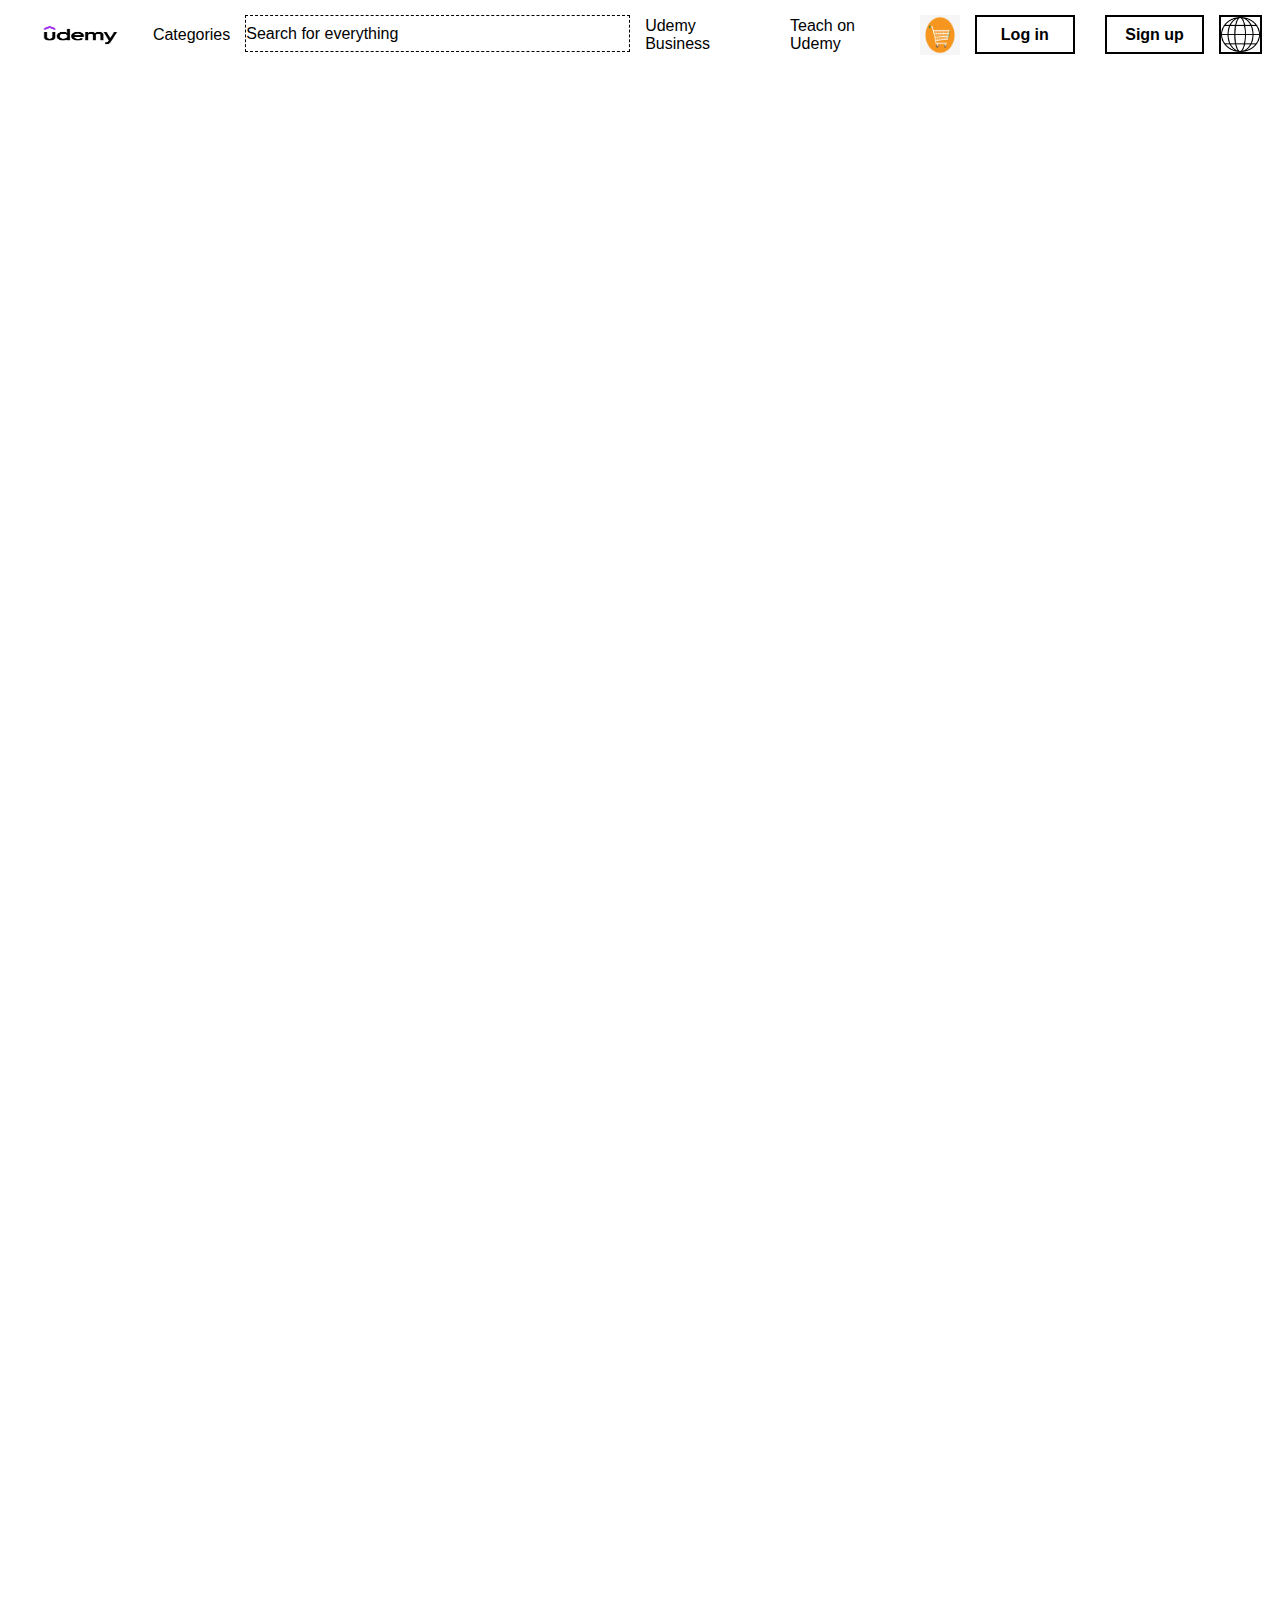
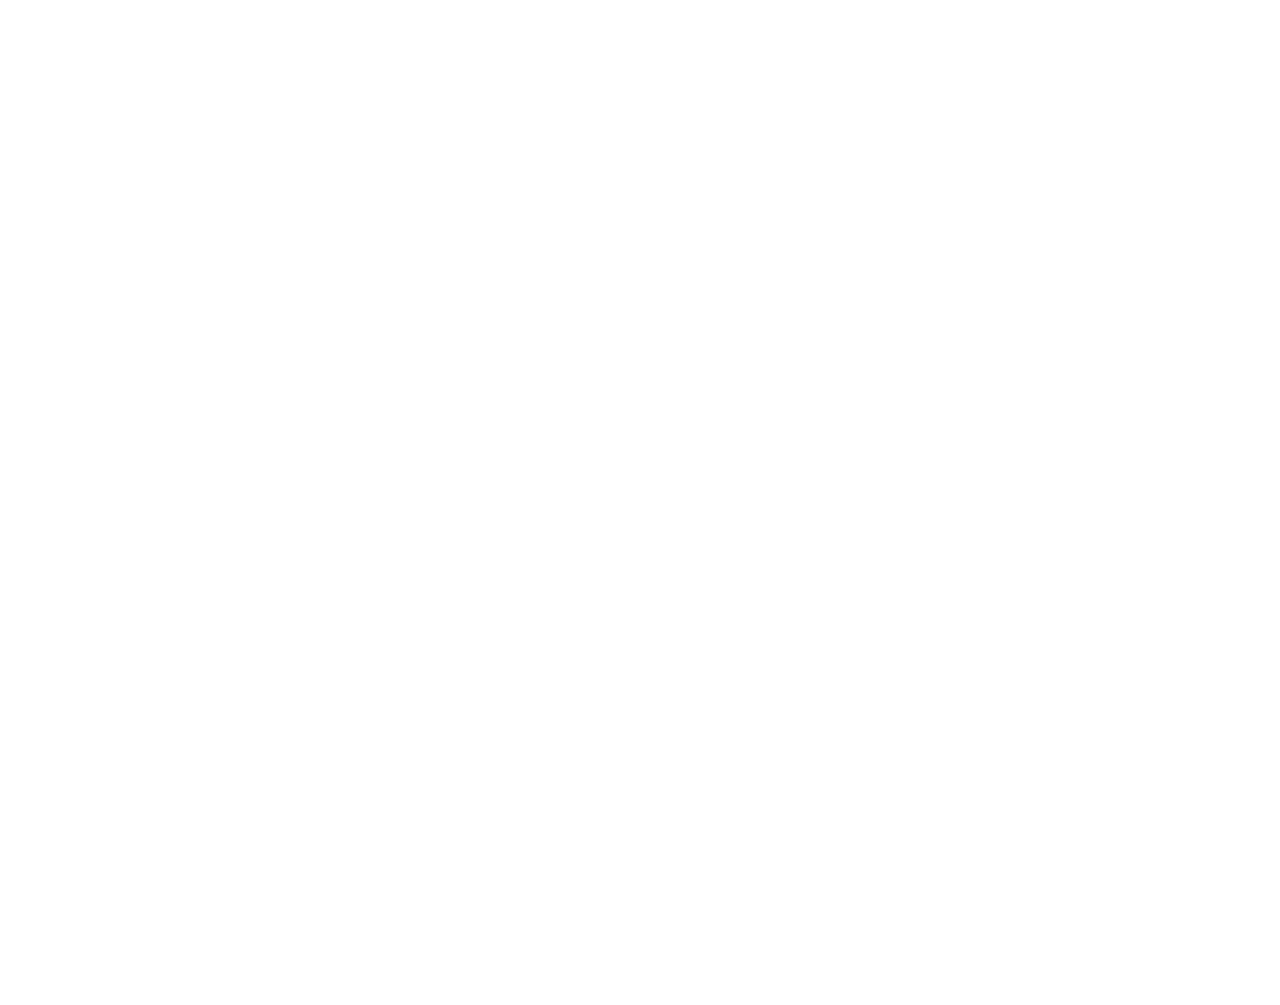
==== Front End Training/Project 1: Udemy Home Page/index.html @ 1bd6a319 "Finish header section" ====
<!DOCTYPE html>
<html lang="en">
  <head>
    <meta charset="UTF-8" />
    <meta http-equiv="X-UA-Compatible" content="IE=edge" />
    <meta name="viewport" content="width=device-width, initial-scale=1.0" />
    <link rel="stylesheet" href="style.css" />
    <title>Udemy Home Page</title>
  </head>
  <body>
    <div class="container">
      <div class="box header">
        <img src="header/udmey.png" alt="udemy logo" class="headPhoto ud">
        <div class="boxHd">Categories</div>
        <div class="search">Search for everything</div>
        <div class="boxHd">Udemy Business</div>
        <div class="boxHd">Teach on Udemy</div>
        <img src="header/shopping.png" alt="your shopping cart" class="headPhoto">
        <div class="boxHd log">Log in</div>
        <div class="boxHd log">Sign up</div>
        <img src="header/world.png" alt="Choose your language" class="headPhoto sq">

        
      </div>
      <div class="box new"></div>
      <div class="box selection"></div>
      <div class="box benefits"></div>
      <div class="box view"></div>
      <div class="box category"></div>
      <div class="box topics"></div>
      <div class="box instrctor"></div>
      <div class="box trusted"></div>
      <div class="box businees"></div>
      <div class="box transform"></div>
      <div class="box footer"></div>
    </div>
  </body>
</html>
---- Front End Training/Project 1: Udemy Home Page/style.css ----
.container {
  font-family: "Courier New", Courier, monospace;
  width: 100%;
  justify-content: center;
}

.box {
  width: 98%;
  height: 200px;
  /* background: yellow; */
  margin: 10px;
  padding: 10px;
}

.header {
  /* background-color: cyan; */
  height: 45px;
  display: flex;
  font-family: udemy sans, sf pro text, -apple-system, BlinkMacSystemFont,
    Roboto, segoe ui, Helvetica, Arial, sans-serif, apple color emoji,
    segoe ui emoji, segoe ui symbol;
  font-weight: 400;
  padding: 5px;
}

.headPhoto {
  height: 40px;
  width: 40px;
}
.ud {
    width: 120px;
}

.boxHd {
    margin-right: 15px;
    margin-left: 15px;
    height: 40px;
    display: flex;
    align-items: center;
    justify-content: center;
    font-weight: 80;
}

.sq {
    border: 2px solid black;
    height: 35px;
}
.log {
  font-weight: bold;
  border: 2px solid black;
  height: 35px;
  width: 100px;
}

.search {
  width: 400px;
  height: 35px;
  display: flex;
  align-items: center;
  border: 0.5px dashed black;
}
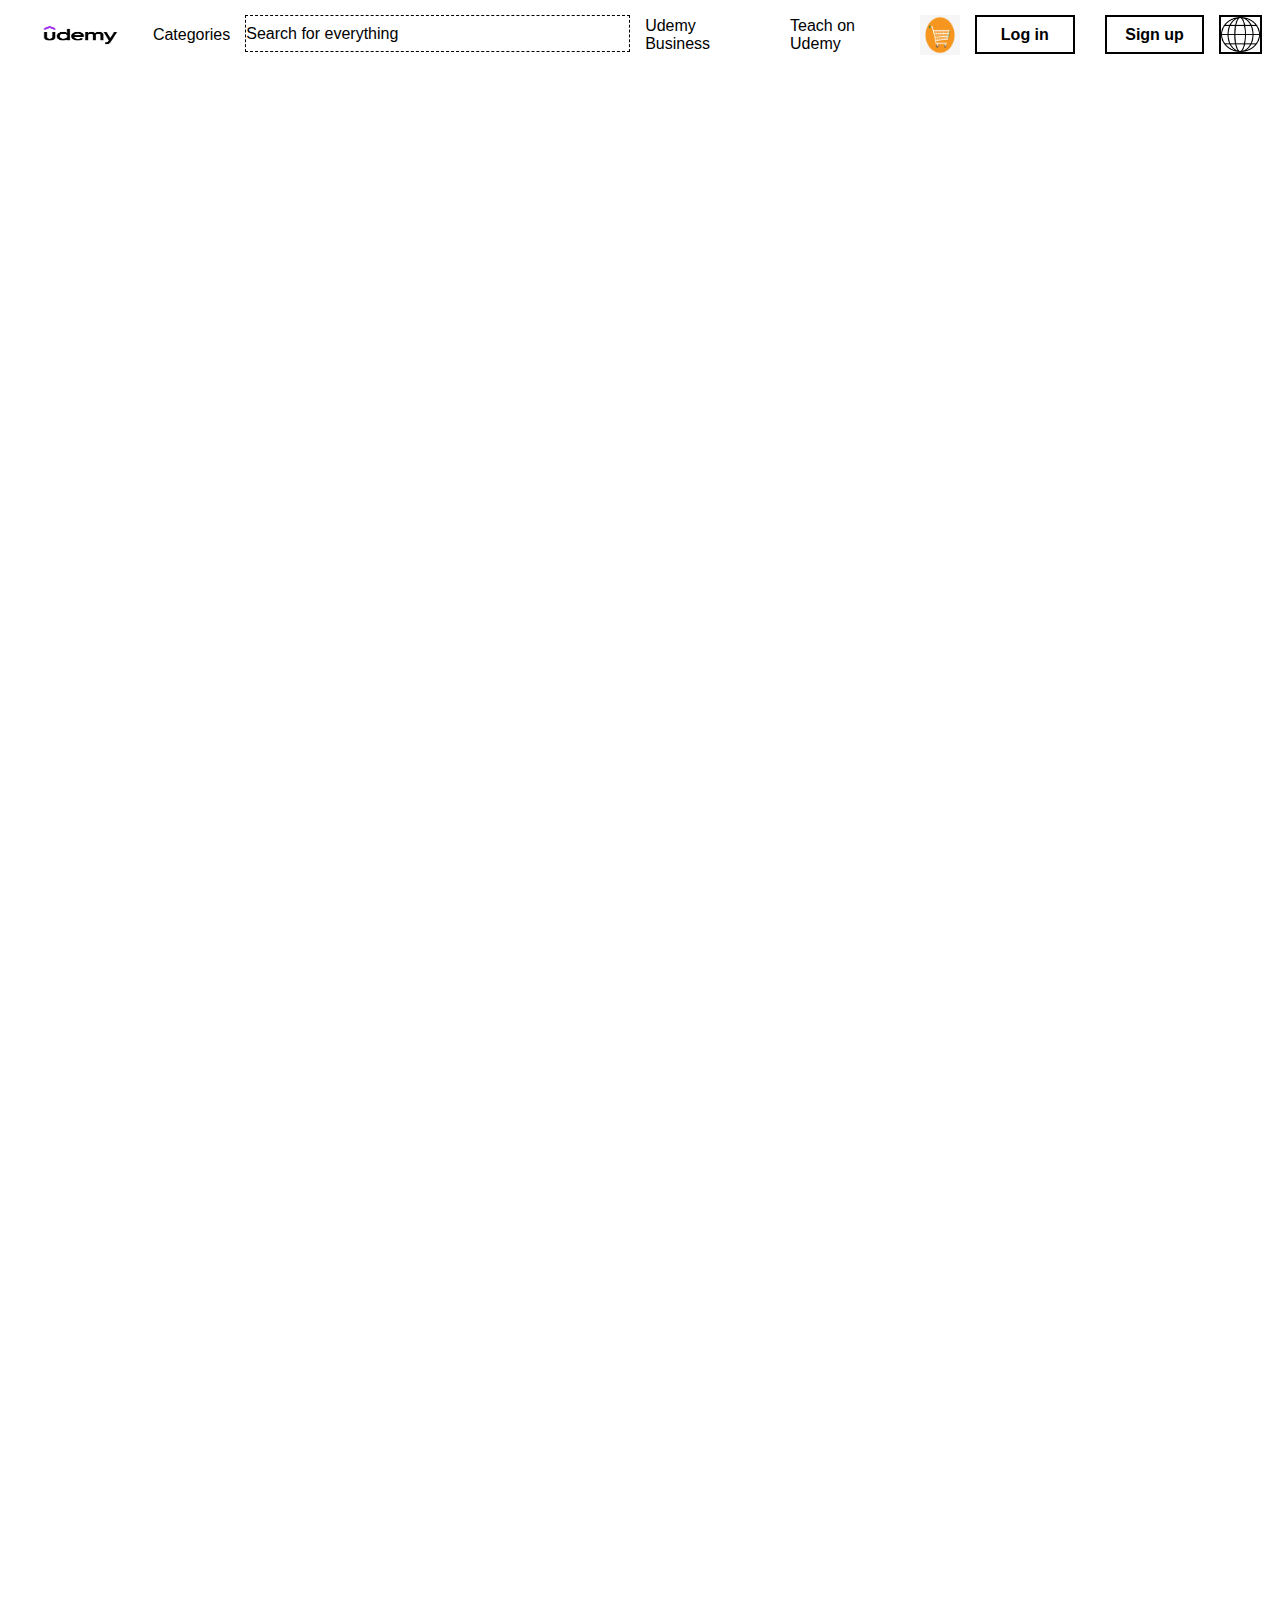
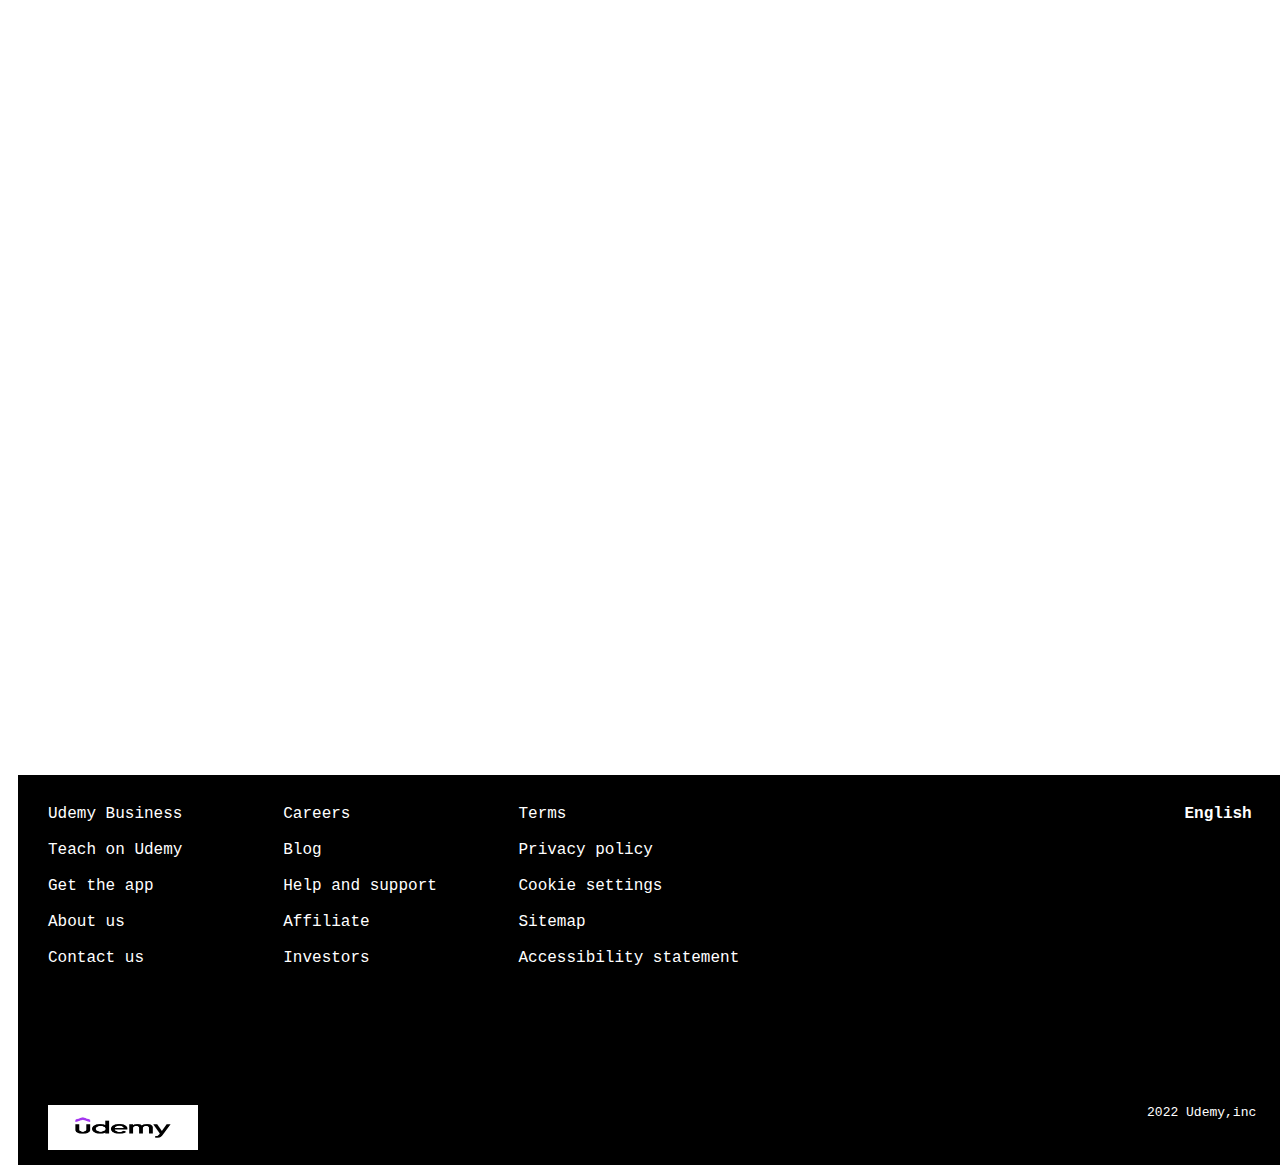
==== commit b412e7f9: "finish the footer section" ====
--- a/Front End Training/Project 1: Udemy Home Page/index.html
+++ b/Front End Training/Project 1: Udemy Home Page/index.html
@@ -5,22 +5,30 @@
     <meta http-equiv="X-UA-Compatible" content="IE=edge" />
     <meta name="viewport" content="width=device-width, initial-scale=1.0" />
     <link rel="stylesheet" href="style.css" />
+    <link rel="stylesheet" href="header/style.css" />
+    <link rel="stylesheet" href="footer/style.css" />
     <title>Udemy Home Page</title>
   </head>
   <body>
     <div class="container">
       <div class="box header">
-        <img src="header/udmey.png" alt="udemy logo" class="headPhoto ud">
+        <img src="header/img/udmey.png" alt="udemy logo" class="headPhoto ud" />
         <div class="boxHd">Categories</div>
         <div class="search">Search for everything</div>
         <div class="boxHd">Udemy Business</div>
         <div class="boxHd">Teach on Udemy</div>
-        <img src="header/shopping.png" alt="your shopping cart" class="headPhoto">
+        <img
+          src="header/img/shopping.png"
+          alt="your shopping cart"
+          class="headPhoto"
+        />
         <div class="boxHd log">Log in</div>
         <div class="boxHd log">Sign up</div>
-        <img src="header/world.png" alt="Choose your language" class="headPhoto sq">
-
-        
+        <img
+          src="header/img/world.png"
+          alt="Choose your language"
+          class="headPhoto sq"
+        />
       </div>
       <div class="box new"></div>
       <div class="box selection"></div>
@@ -32,7 +40,42 @@
       <div class="box trusted"></div>
       <div class="box businees"></div>
       <div class="box transform"></div>
-      <div class="box footer"></div>
+      <div class="box footer">
+        <div class="upperFooter">
+          <div class="fbox">
+            Udemy Business <br />
+            <br />
+            Teach on Udemy <br />
+            <br />Get the app <br />
+            <br />About us <br /><br />
+            Contact us
+          </div>
+          <div class="fbox">
+            Careers <br />
+            <br />
+            Blog <br />
+            <br />Help and support <br />
+            <br />Affiliate <br /><br />
+            Investors
+          </div>
+          <div class="fbox" id="special">
+            Terms <br />
+            <br />
+            Privacy policy <br />
+            <br />Cookie settings <br />
+            <br />Sitemap <br /><br />
+            Accessibility statement
+          </div>
+          <div class="fbox"></div>
+          <div class="fbox rigBox">English</div>
+        </div>
+
+        <div class="downFooter">
+          <img id="botImg" src="footer/udmey.png" alt="udemy logo" />
+          <div class="emptyFooter"></div>
+          <div class="copyRight rigMost" >2022 Udemy,inc</div>
+        </div>
+      </div>
     </div>
   </body>
 </html>
--- a/Front End Training/Project 1: Udemy Home Page/style.css
+++ b/Front End Training/Project 1: Udemy Home Page/style.css
@@ -12,50 +12,4 @@
   padding: 10px;
 }
 
-.header {
-  /* background-color: cyan; */
-  height: 45px;
-  display: flex;
-  font-family: udemy sans, sf pro text, -apple-system, BlinkMacSystemFont,
-    Roboto, segoe ui, Helvetica, Arial, sans-serif, apple color emoji,
-    segoe ui emoji, segoe ui symbol;
-  font-weight: 400;
-  padding: 5px;
-}
 
-.headPhoto {
-  height: 40px;
-  width: 40px;
-}
-.ud {
-    width: 120px;
-}
-
-.boxHd {
-    margin-right: 15px;
-    margin-left: 15px;
-    height: 40px;
-    display: flex;
-    align-items: center;
-    justify-content: center;
-    font-weight: 80;
-}
-
-.sq {
-    border: 2px solid black;
-    height: 35px;
-}
-.log {
-  font-weight: bold;
-  border: 2px solid black;
-  height: 35px;
-  width: 100px;
-}
-
-.search {
-  width: 400px;
-  height: 35px;
-  display: flex;
-  align-items: center;
-  border: 0.5px dashed black;
-}
--- a/Front End Training/Project 1: Udemy Home Page/header/style.css
+++ b/Front End Training/Project 1: Udemy Home Page/header/style.css
@@ -0,0 +1,47 @@
+.header {
+    /* background-color: cyan; */
+    height: 45px;
+    display: flex;
+    font-family: udemy sans, sf pro text, -apple-system, BlinkMacSystemFont,
+      Roboto, segoe ui, Helvetica, Arial, sans-serif, apple color emoji,
+      segoe ui emoji, segoe ui symbol;
+    font-weight: 400;
+    padding: 5px;
+  }
+  
+  .headPhoto {
+    height: 40px;
+    width: 40px;
+  }
+  .ud {
+      width: 120px;
+  }
+  
+  .boxHd {
+      margin-right: 15px;
+      margin-left: 15px;
+      height: 40px;
+      display: flex;
+      align-items: center;
+      justify-content: center;
+      font-weight: 80;
+  }
+  
+  .sq {
+      border: 2px solid black;
+      height: 35px;
+  }
+  .log {
+    font-weight: bold;
+    border: 2px solid black;
+    height: 35px;
+    width: 100px;
+  }
+  
+  .search {
+    width: 400px;
+    height: 35px;
+    display: flex;
+    align-items: center;
+    border: 0.5px dashed black;
+  }--- a/Front End Training/Project 1: Udemy Home Page/footer/style.css
+++ b/Front End Training/Project 1: Udemy Home Page/footer/style.css
@@ -0,0 +1,51 @@
+.footer{
+    background-color: black;
+    height: 350px;
+    padding: 20px;
+    color: white;
+}
+
+.upperFooter{
+    height: 300px;
+    display: flex;
+}
+
+.fbox{
+    width: 200px;
+    height: 90%;
+    /* background-color: aqua; */
+    margin: 10px;
+    margin-right:  50px;
+}
+
+.rigBox{
+    padding-right: 10px;
+    margin-right: 15px;
+    font-weight: bold;
+    text-align: right;   
+}
+#special{
+    width: 300px;
+}
+
+.downFooter{
+    display: flex;
+    height: 50px;
+    
+}
+
+.rigMost{
+    text-align: right;
+    padding:10px;
+    font-size: small;
+}
+
+.emptyFooter{
+    width: 75%;
+}
+
+#botImg{
+    height: 45px;
+    width: 150px;
+    margin: 10px;
+}
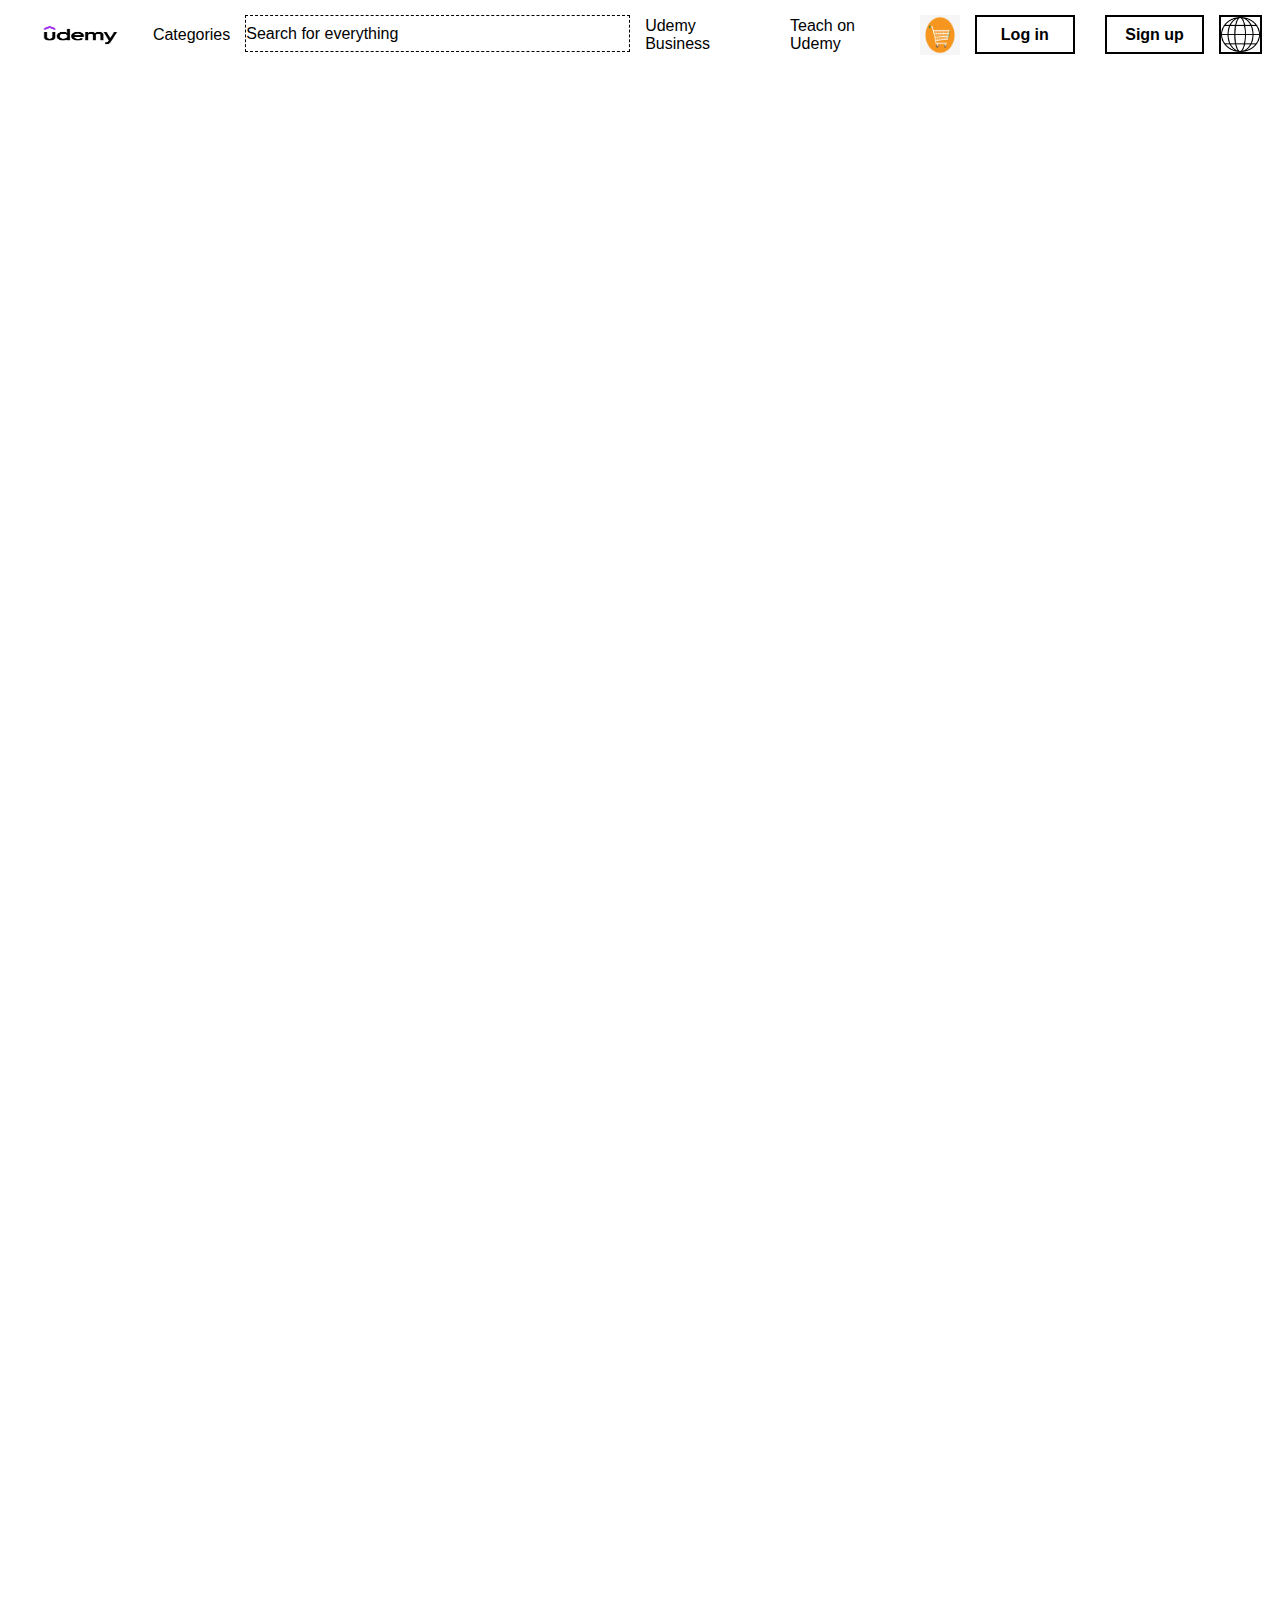
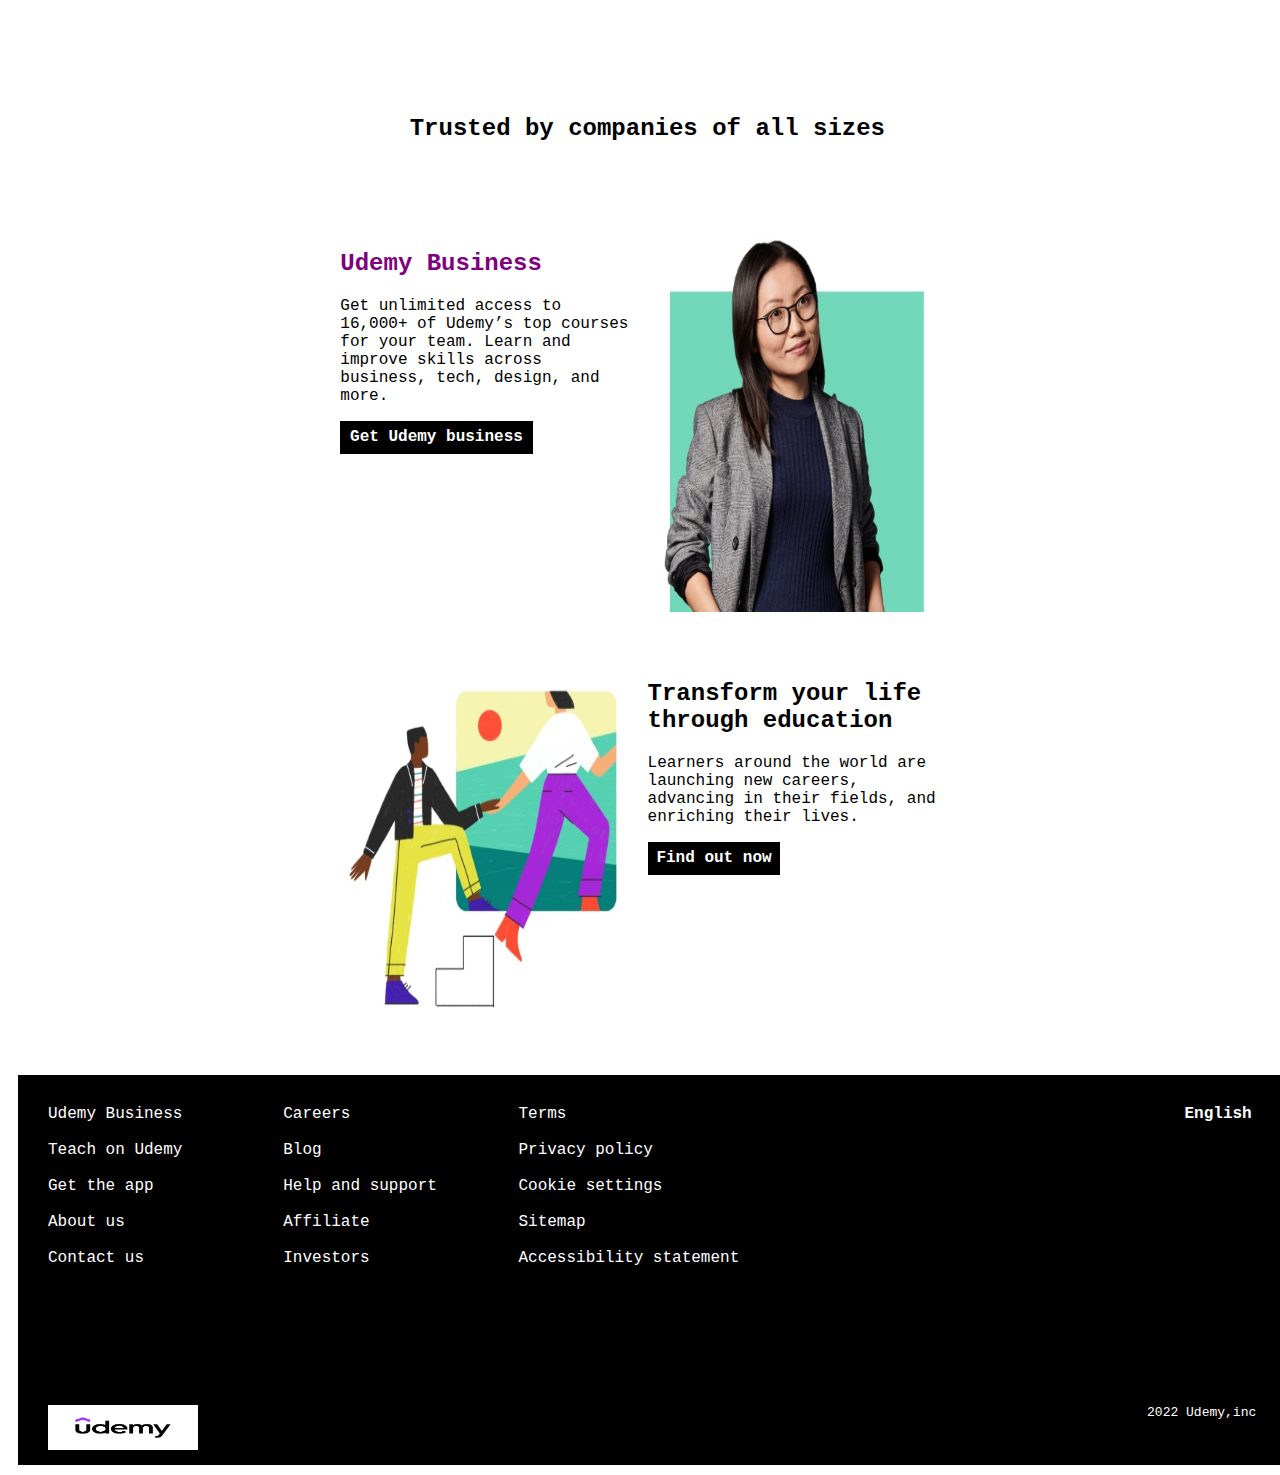
==== commit 75c5bd0b: "Finish more bars" ====
--- a/Front End Training/Project 1: Udemy Home Page/index.html
+++ b/Front End Training/Project 1: Udemy Home Page/index.html
@@ -7,6 +7,7 @@
     <link rel="stylesheet" href="style.css" />
     <link rel="stylesheet" href="header/style.css" />
     <link rel="stylesheet" href="footer/style.css" />
+    <link rel="stylesheet" href="bars/style.css" />
     <title>Udemy Home Page</title>
   </head>
   <body>
@@ -37,9 +38,40 @@
       <div class="box category"></div>
       <div class="box topics"></div>
       <div class="box instrctor"></div>
-      <div class="box trusted"></div>
-      <div class="box businees"></div>
-      <div class="box transform"></div>
+      <div class="box trusted">
+        <h2 id="tr">Trusted by companies of all sizes</h2>
+      </div>
+      <div class="businees">
+        <div class="placeHolder"></div>
+        <div class="placeHolder">
+          <h2 class="pruH2">Udemy Business</h2>
+          <p>
+            Get unlimited access to 16,000+ of Udemy’s top courses for your
+            team. Learn and improve skills across business, tech, design, and
+            more.
+          </p>
+          <p class="boxPress1">Get Udemy business</p>
+        </div>
+        <div class="placeHolder">
+          <img class="tImg" src="bars/business.jpg" alt="business woman" />
+        </div>
+        <div class="placeHolder"></div>
+      </div>
+      <div class="transform">
+        <div class="placeHolder"></div>
+        <div class="placeHolder">
+          <img class="tImg" src="bars/transform.jpg" alt="transform" />
+        </div>
+        <div class="placeHolder">
+          <h2>Transform your life through education</h2>
+          <p>
+            Learners around the world are launching new careers, advancing in
+            their fields, and enriching their lives.
+          </p>
+          <p class="boxPress">Find out now</p>
+        </div>
+        <div class="placeHolder"></div>
+      </div>
       <div class="box footer">
         <div class="upperFooter">
           <div class="fbox">
@@ -73,7 +105,7 @@
         <div class="downFooter">
           <img id="botImg" src="footer/udmey.png" alt="udemy logo" />
           <div class="emptyFooter"></div>
-          <div class="copyRight rigMost" >2022 Udemy,inc</div>
+          <div class="copyRight rigMost">2022 Udemy,inc</div>
         </div>
       </div>
     </div>
--- a/Front End Training/Project 1: Udemy Home Page/style.css
+++ b/Front End Training/Project 1: Udemy Home Page/style.css
@@ -12,4 +12,3 @@
   padding: 10px;
 }
 
-
--- a/Front End Training/Project 1: Udemy Home Page/bars/style.css
+++ b/Front End Training/Project 1: Udemy Home Page/bars/style.css
@@ -0,0 +1,55 @@
+.placeHolder{
+    /* background-color: cyan; */
+    width: 24%;
+    margin: 5px;
+}
+
+.businees,.transform{
+    display: flex;
+    width: 98%;
+    height: 400px;
+    /* background: yellow; */
+    margin: 10px;
+    padding: 10px;
+}
+
+.tImg {
+    width: 98%;
+    height: 98%;
+  }
+  
+  .boxPress {
+    width: 40%;
+    height: 5%;
+    border: 2px solid black;
+    background-color: black;
+    color: white;
+    text-align: center;
+    padding: 5px;
+    font-weight: bold;
+  }
+  
+  .boxPress1 {
+    width: 60%;
+    height: 5%;
+    border: 2px solid black;
+    background-color: black;
+    color: white;
+    text-align: center;
+    padding: 5px;
+    font-weight: bold;
+  }
+  
+  .pruH2{
+    color: purple;
+  }
+
+  .trusted{
+    height: 100px;
+    /* background-color: yellow; */
+    text-align: center;
+    align-content: center;
+    text-align: center;
+    display: table;
+  }
+
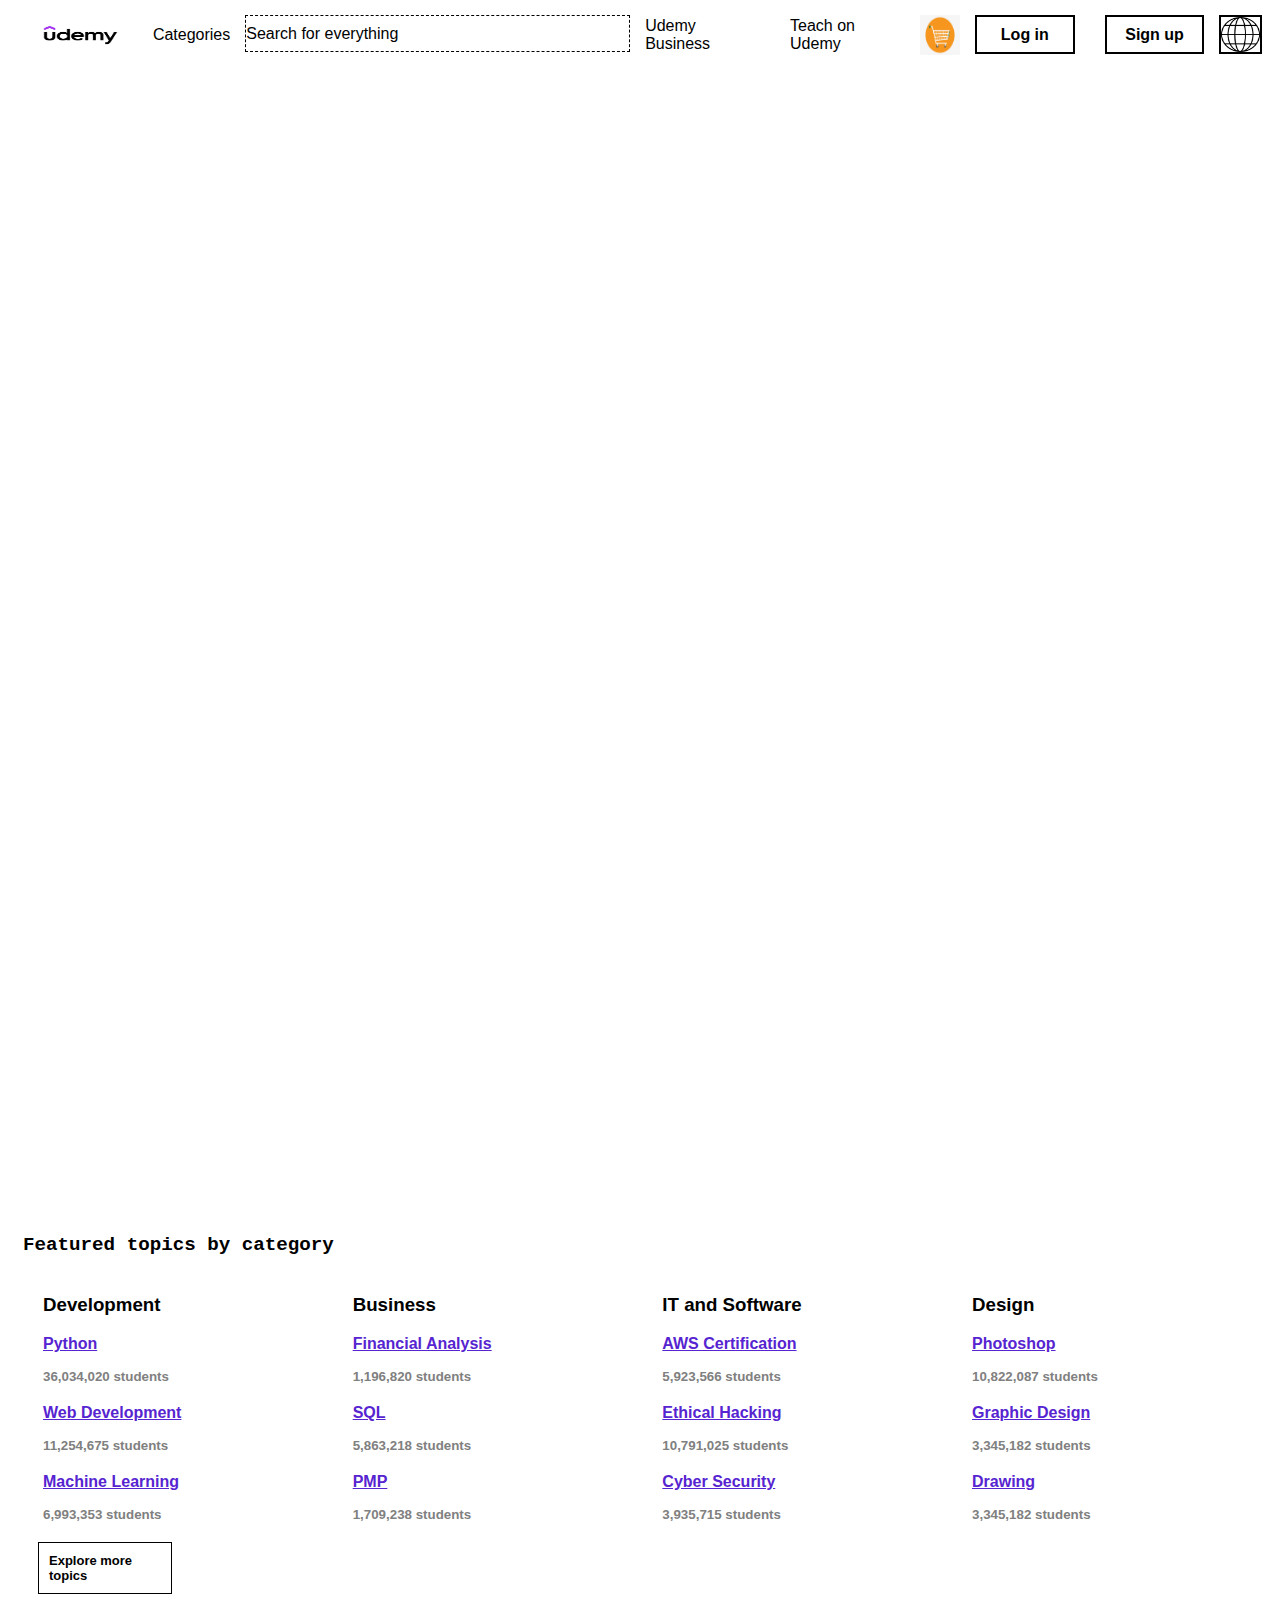
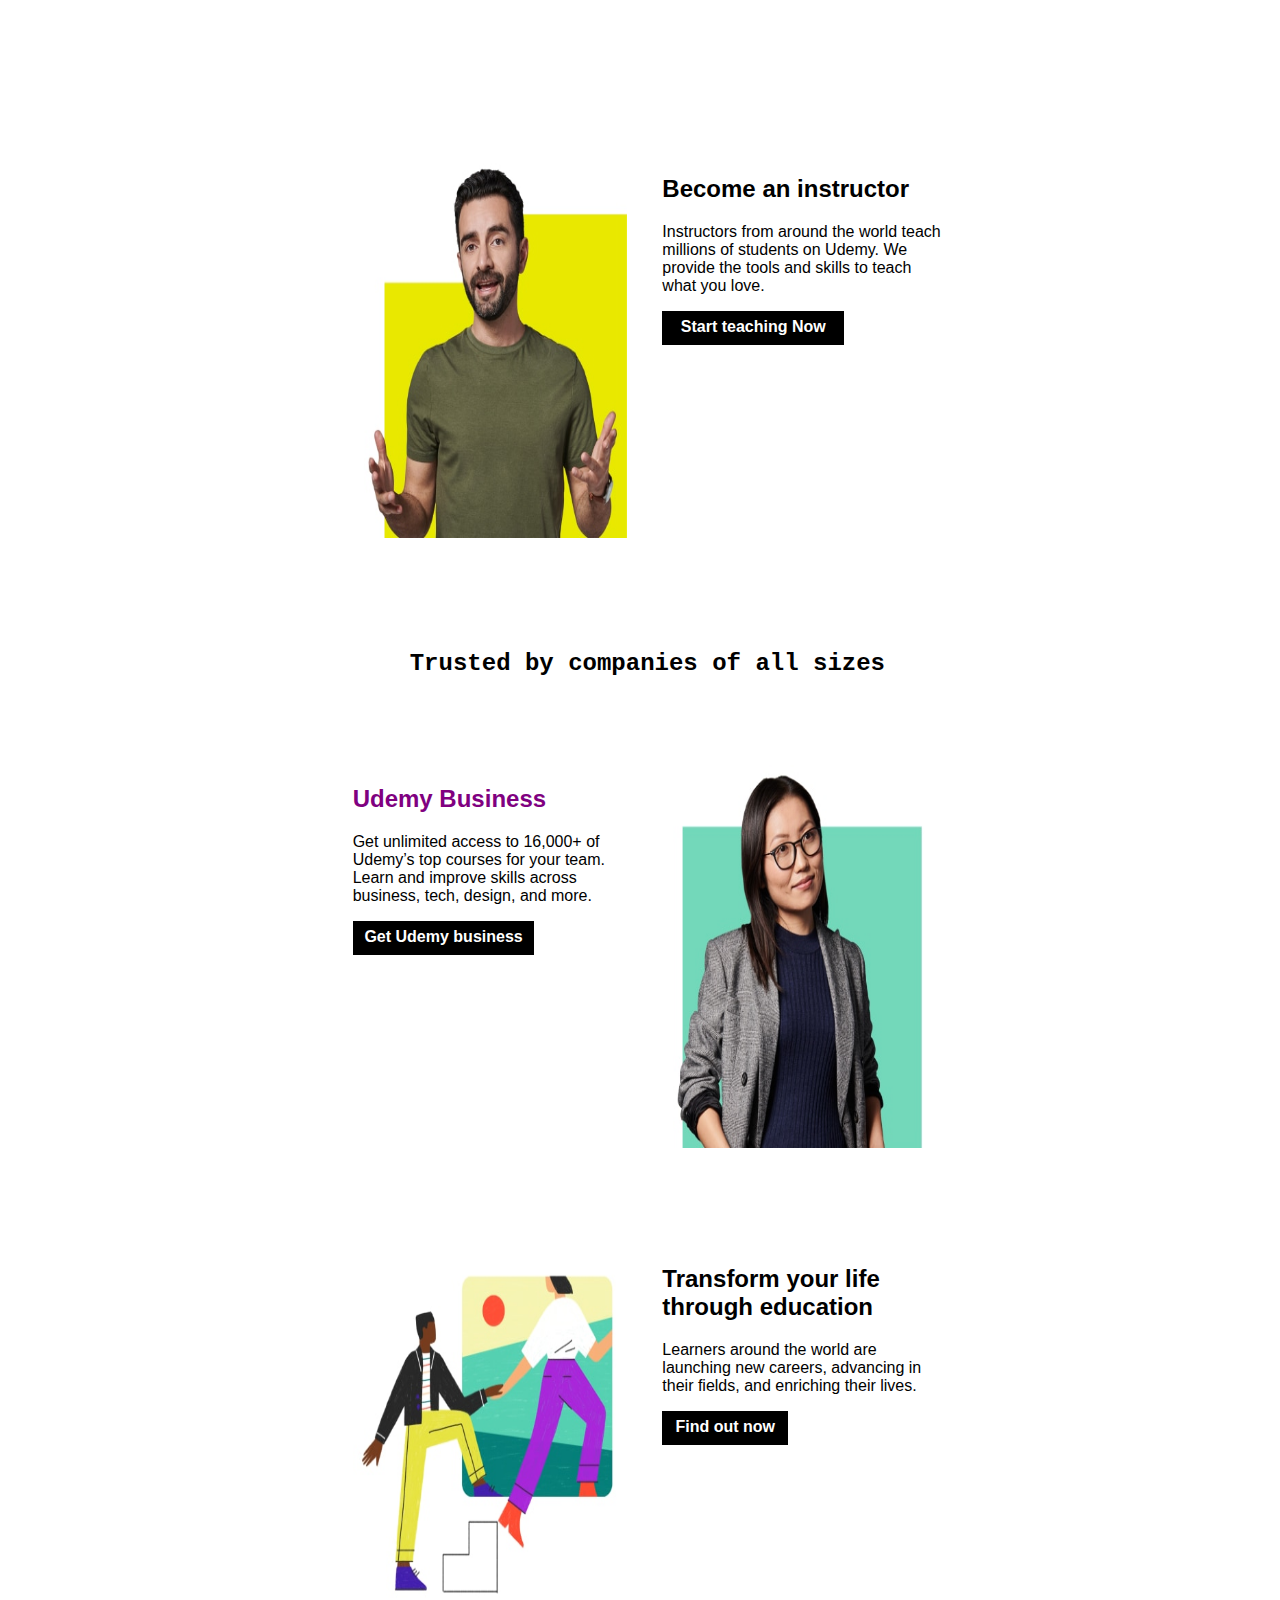
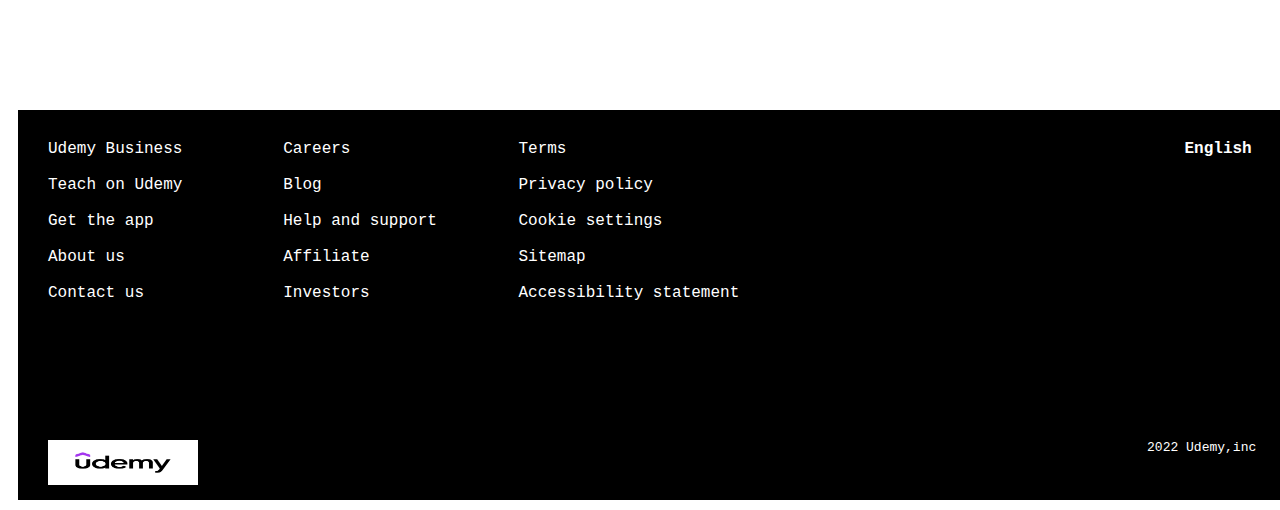
==== commit c5d89524: "New bars added" ====
--- a/Front End Training/Project 1: Udemy Home Page/index.html
+++ b/Front End Training/Project 1: Udemy Home Page/index.html
@@ -36,8 +36,95 @@
       <div class="box benefits"></div>
       <div class="box view"></div>
       <div class="box category"></div>
-      <div class="box topics"></div>
-      <div class="box instrctor"></div>
+      <div class="float"><p>Featured topics by category</p></div>
+      <div class="box topics">
+        <div class="placeHolder tPH">
+          <h3>Development</h3>
+          <p><a href="https://www.udemy.com/topic/python/">Python</a></p>
+          <p class="num">36,034,020 students</p>
+          <p>
+            <a href="https://www.udemy.com/topic/web-development/"
+              >Web Development</a
+            >
+          </p>
+          <p class="num">11,254,675 students</p>
+          <p>
+            <a href="https://www.udemy.com/topic/machine-learning/"
+              >Machine Learning</a
+            >
+          </p>
+          <p class="num">6,993,353 students</p>
+          <p id="topBox">Explore more topics</p>
+        </div>
+        <div class="placeHolder tPH">
+          <h3>Business</h3>
+          <p>
+            <a href="https://www.udemy.com/topic/financial-analysis/"
+              >Financial Analysis</a
+            >
+          </p>
+          <p class="num">1,196,820 students</p>
+          <p>
+            <a href="https://www.udemy.com/topic/sql/">SQL</a>
+          </p>
+          <p class="num">5,863,218 students</p>
+          <p>
+            <a href="https://www.udemy.com/topic/pmp/">PMP</a>
+          </p>
+          <p class="num">1,709,238 students</p>
+        </div>
+        <div class="placeHolder tPH">
+          <h3>IT and Software</h3>
+          <p>
+            <a href="https://www.udemy.com/topic/aws-certification/"
+              >AWS Certification</a
+            >
+          </p>
+          <p class="num">5,923,566 students</p>
+          <p>
+            <a href="https://www.udemy.com/topic/ethical-hacking/"
+              >Ethical Hacking
+            </a>
+          </p>
+          <p class="num">10,791,025 students</p>
+          <p>
+            <a href="https://www.udemy.com/topic/cyber-security/"
+              >Cyber Security</a
+            >
+          </p>
+          <p class="num">3,935,715 students</p>
+        </div>
+        <div class="placeHolder tPH">
+          <h3>Design</h3>
+          <p><a href="https://www.udemy.com/topic/photoshop/">Photoshop</a></p>
+          <p class="num">10,822,087 students</p>
+          <p>
+            <a href="https://www.udemy.com/topic/graphic-design/"
+              >Graphic Design</a
+            >
+          </p>
+          <p class="num">3,345,182 students</p>
+          <p>
+            <a href="https://www.udemy.com/topic/drawing/">Drawing</a>
+          </p>
+          <p class="num">3,345,182 students</p>
+        </div>
+      </div>
+      <div class="box instrctor">
+        <div class="placeHolder"></div>
+        <div class="placeHolder">
+          <img class="tImg" src="bars/instructor.jpg" alt="transform" />
+        </div>
+        <div class="placeHolder">
+          <h2>Become an instructor</h2>
+          <p>
+            Instructors from around the world teach millions of students on
+            Udemy. We provide the tools and skills to teach what you love.
+          </p>
+          <p class="boxPress1">Start teaching Now</p>
+        </div>
+        <div class="placeHolder"></div>
+      </div>
       <div class="box trusted">
         <h2 id="tr">Trusted by companies of all sizes</h2>
       </div>
--- a/Front End Training/Project 1: Udemy Home Page/bars/style.css
+++ b/Front End Training/Project 1: Udemy Home Page/bars/style.css
@@ -1,16 +1,22 @@
 .placeHolder{
     /* background-color: cyan; */
-    width: 24%;
+    height: 390px;
+    width: 420px;
     margin: 5px;
+    margin-left: 15px;
+    margin-right: 15px;
 }
 
-.businees,.transform{
+.businees,.transform , .instrctor , .topics{
     display: flex;
+    
     width: 98%;
-    height: 400px;
+    height: 450px;
     /* background: yellow; */
     margin: 10px;
+    
     padding: 10px;
+    font-family: udemy sans,-apple-system,BlinkMacSystemFont,Roboto,segoe ui,Helvetica,Arial,sans-serif,apple color emoji,segoe ui emoji,segoe ui symbol
 }
 
 .tImg {
@@ -27,6 +33,7 @@
     text-align: center;
     padding: 5px;
     font-weight: bold;
+    
   }
   
   .boxPress1 {
@@ -53,3 +60,33 @@
     display: table;
   }
 
+  .float{
+    margin-left: 15px;
+    margin-bottom: -15px;
+    font-weight: bold;
+    font-size: larger;
+  }
+
+  .tPH p{
+    font-weight: bold;
+  }
+
+  .tPH a{
+    color: #5624d0;
+  }
+
+  .num{
+    font-weight: lighter;
+    font-size: smaller;
+    margin-bottom: 20px;
+    color: gray;
+  }
+
+  #topBox{
+    border: 1.5px solid black;
+    padding: 10px;
+    width: 40%;
+    font-size: small;
+    font-weight: 700;
+    margin-left: -5px;
+  }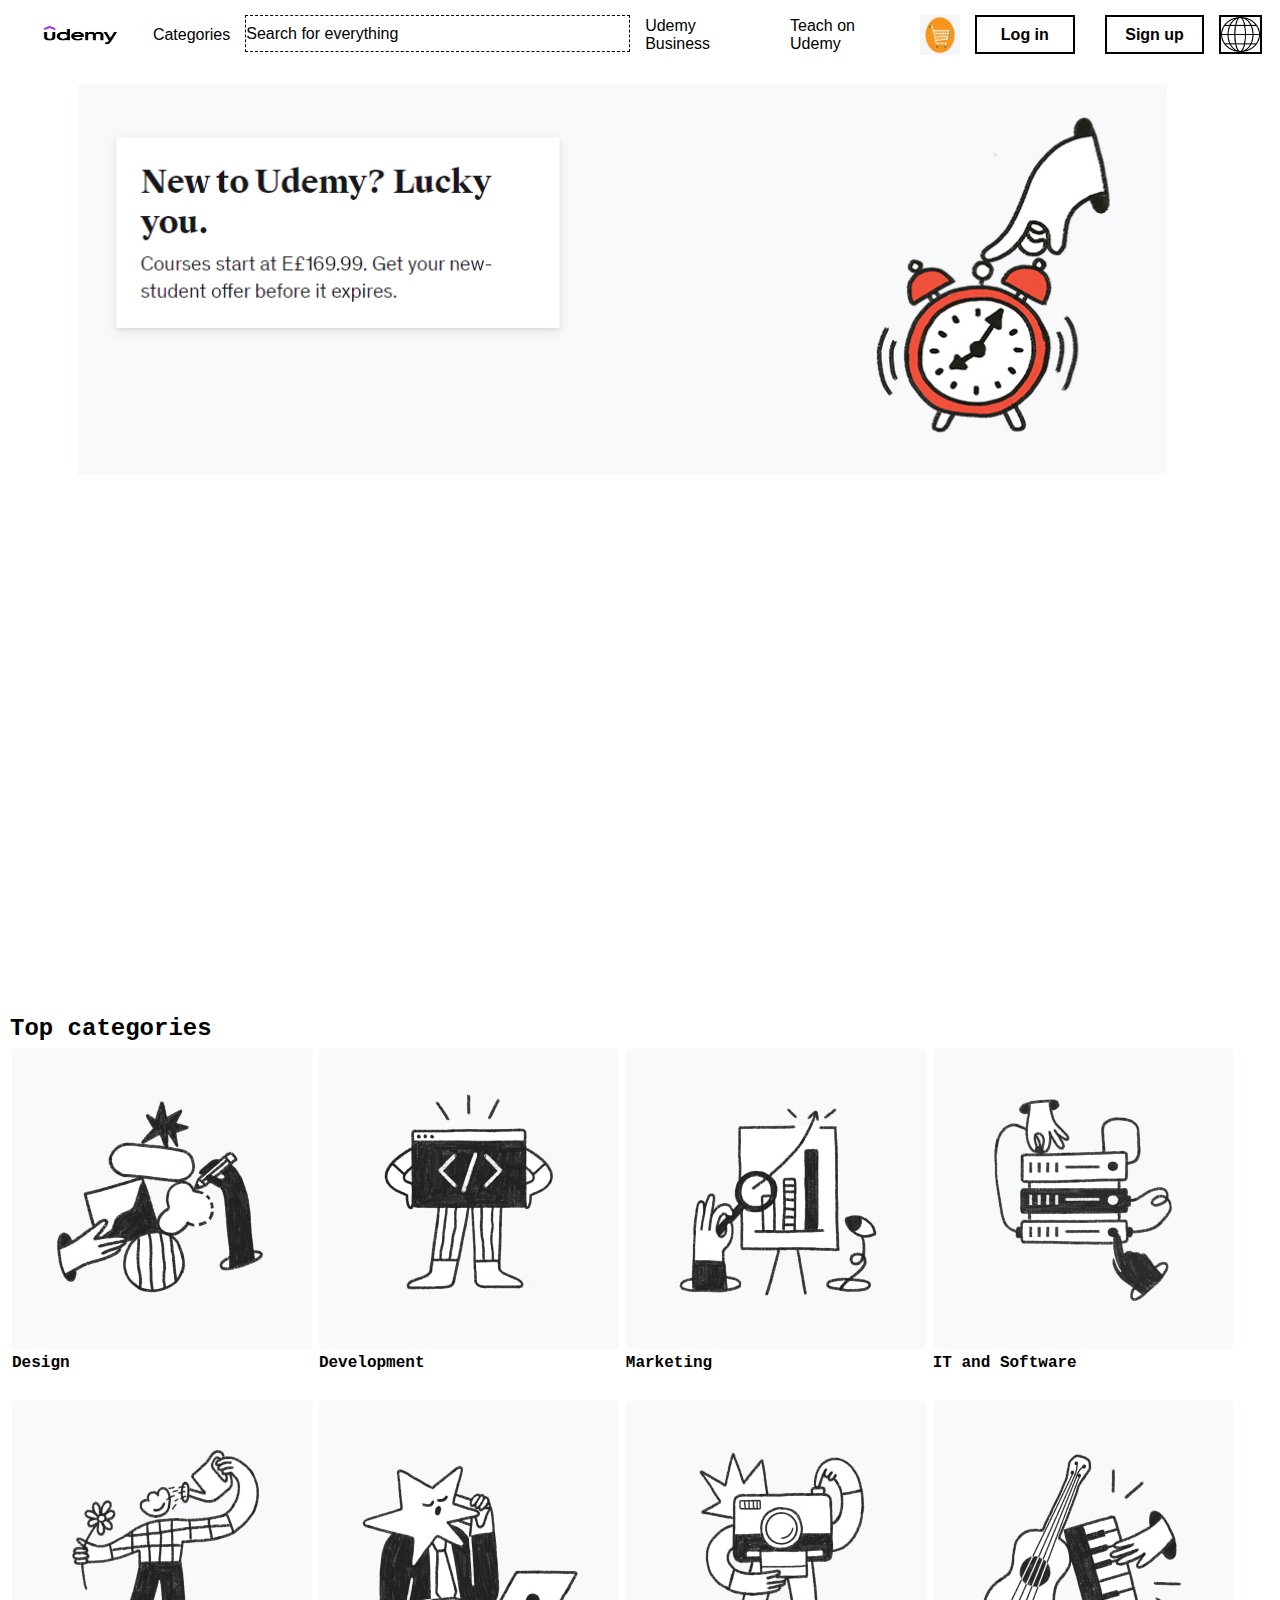
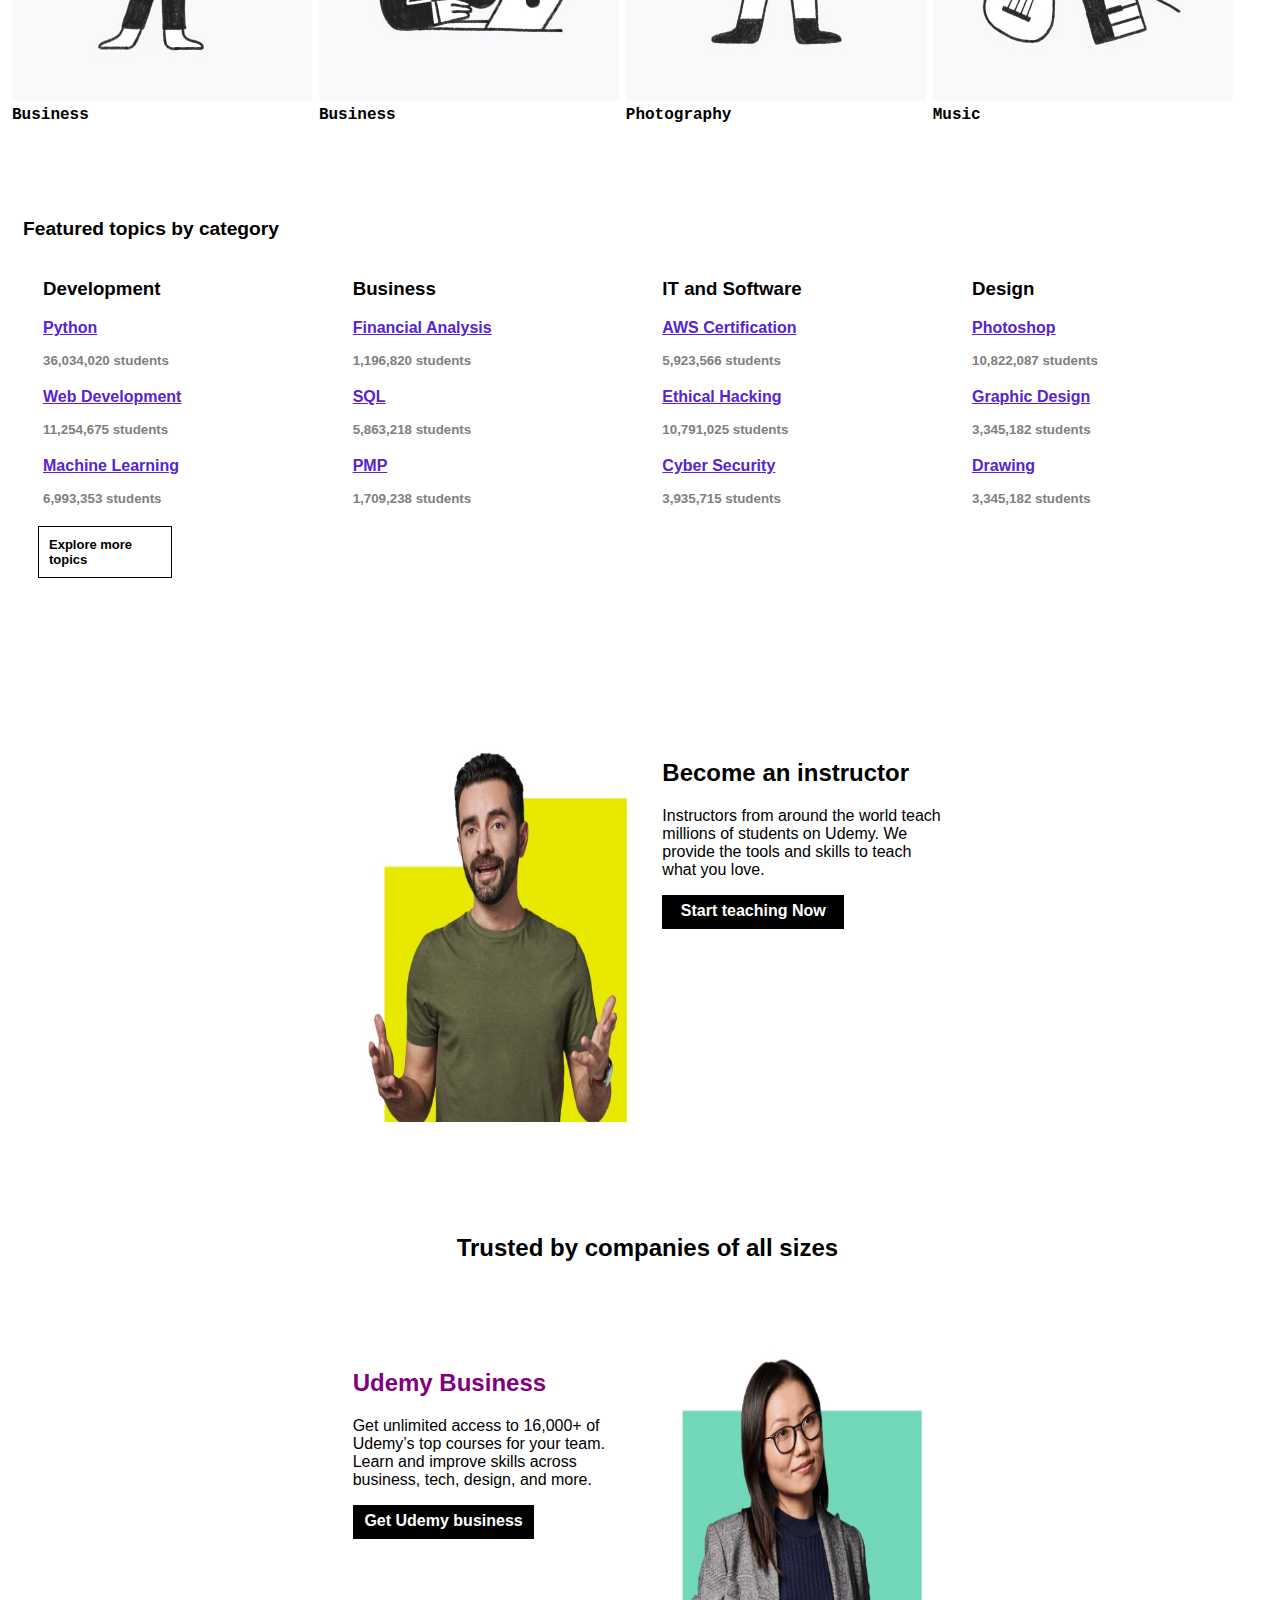
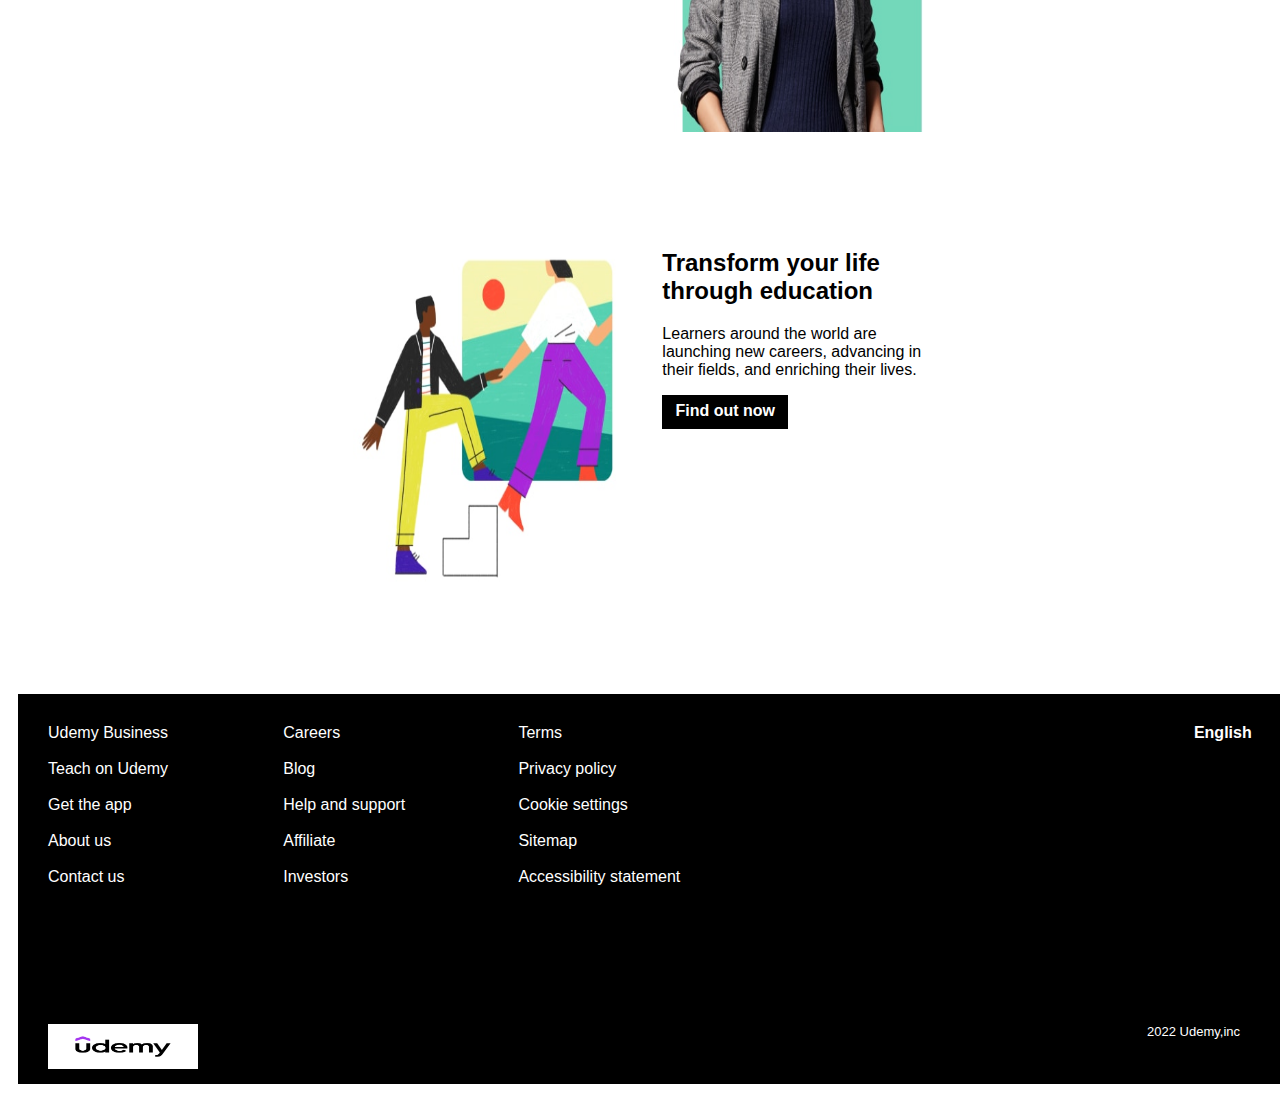
==== commit 790c8671: "Finish category bar" ====
--- a/Front End Training/Project 1: Udemy Home Page/index.html
+++ b/Front End Training/Project 1: Udemy Home Page/index.html
@@ -8,6 +8,7 @@
     <link rel="stylesheet" href="header/style.css" />
     <link rel="stylesheet" href="footer/style.css" />
     <link rel="stylesheet" href="bars/style.css" />
+    <link rel="stylesheet" href="categ/style.css" />
     <title>Udemy Home Page</title>
   </head>
   <body>
@@ -31,11 +32,92 @@
           class="headPhoto sq"
         />
       </div>
-      <div class="box new"></div>
+      <div class="box new">
+        <img id="clock" src="header/img/watch.png" alt="" />
+      </div>
       <div class="box selection"></div>
       <div class="box benefits"></div>
       <div class="box view"></div>
-      <div class="box category"></div>
+      <div class="category">
+        <div class="catBox"><h2>Top categories</h2></div>
+        <div class="catBox botCatBox c1">
+          <div class="innerBoxCat">
+            <a href="https://www.udemy.com/courses/design/"
+              ><img
+                class="catImg"
+                src="categ/img/design.jpg"
+                alt="design"
+            /></a>
+            <a href="https://www.udemy.com/courses/design/"
+              >Design</a
+            >
+          </div>
+          
+          <div class="innerBoxCat">
+            <a href="https://www.udemy.com/courses/development/"
+              ><img class="catImg" src="categ/img/Development.jpg" alt="Development"
+            /></a>
+
+            <a href="https://www.udemy.com/courses/development/">Development</a>
+          </div>
+          <div class="innerBoxCat">
+            <a href="https://www.udemy.com/courses/marketing/"
+              ><img class="catImg" src="categ/img/Markteing.jpg" alt="marketing"
+            /></a>
+
+            <a href="https://www.udemy.com/courses/marketing/">Marketing</a>
+          </div>
+
+          <div class="innerBoxCat">
+            <a href="https://www.udemy.com/courses/it-and-software/"
+              ><img
+                class="catImg"
+                src="categ/img/It and software.jpg"
+                alt="Software"
+            /></a>
+            <a href="https://www.udemy.com/courses/it-and-software/"
+              >IT and Software</a
+            >
+          </div>
+        </div>
+      </div>
+
+        <div class="catBox botCatBox">
+          <div class="innerBoxCat">
+            <a href="https://www.udemy.com/courses/personal-development/"
+              ><img class="catImg" src="categ/img/personal.jpg" alt="business"
+            /></a>
+
+            <a href="https://www.udemy.com/courses/personal-development/"
+              >Business</a
+            >
+          </div>
+         
+          <div class="innerBoxCat">
+            <a href="https://www.udemy.com/courses/business/"
+              ><img class="catImg" src="categ/img/business.jpg" alt="business"
+            /></a>
+
+            <a href="hhttps://www.udemy.com/courses/business/"
+              >Business</a
+            >
+          </div>
+          <div class="innerBoxCat">
+            <a href="https://www.udemy.com/courses/photography/"
+              ><img class="catImg" src="categ/img/photo.jpg" alt="photography"
+            /></a>
+
+            <a href="https://www.udemy.com/courses/photography/">Photography</a>
+          </div>
+          <div class="innerBoxCat">
+            <a href="https://www.udemy.com/courses/music/"
+              ><img class="catImg" src="categ/img/music.jpg" alt="music"
+            /></a>
+
+            <a href="https://www.udemy.com/courses/music/">Music</a>
+          </div>
+        </div>
+      </div>
       <div class="float"><p>Featured topics by category</p></div>
       <div class="box topics">
         <div class="placeHolder tPH">
@@ -113,7 +195,7 @@
       <div class="box instrctor">
         <div class="placeHolder"></div>
         <div class="placeHolder">
-          <img class="tImg" src="bars/instructor.jpg" alt="transform" />
+          <img class="tImg" src="bars/img/instructor.jpg" alt="transform" />
         </div>
         <div class="placeHolder">
           <h2>Become an instructor</h2>
@@ -140,14 +222,14 @@
           <p class="boxPress1">Get Udemy business</p>
         </div>
         <div class="placeHolder">
-          <img class="tImg" src="bars/business.jpg" alt="business woman" />
+          <img class="tImg" src="bars/img/business.jpg" alt="business woman" />
         </div>
         <div class="placeHolder"></div>
       </div>
       <div class="transform">
         <div class="placeHolder"></div>
         <div class="placeHolder">
-          <img class="tImg" src="bars/transform.jpg" alt="transform" />
+          <img class="tImg" src="bars/img/transform.jpg" alt="transform" />
         </div>
         <div class="placeHolder">
           <h2>Transform your life through education</h2>
@@ -190,7 +272,7 @@
         </div>
 
         <div class="downFooter">
-          <img id="botImg" src="footer/udmey.png" alt="udemy logo" />
+          <img id="botImg" src="footer/img/udmey.png" alt="udemy logo" />
           <div class="emptyFooter"></div>
           <div class="copyRight rigMost">2022 Udemy,inc</div>
         </div>
--- a/Front End Training/Project 1: Udemy Home Page/style.css
+++ b/Front End Training/Project 1: Udemy Home Page/style.css
@@ -12,3 +12,7 @@
   padding: 10px;
 }
 
+body{
+  font-family: udemy sans,-apple-system,BlinkMacSystemFont,Roboto,segoe ui,Helvetica,Arial,sans-serif,apple color emoji,segoe ui emoji,segoe ui symbol
+}
+
--- a/Front End Training/Project 1: Udemy Home Page/header/style.css
+++ b/Front End Training/Project 1: Udemy Home Page/header/style.css
@@ -44,4 +44,9 @@
     display: flex;
     align-items: center;
     border: 0.5px dashed black;
+  }
+
+  #clock{
+    margin-left: 50px;
+    height: 390px;
   }--- a/Front End Training/Project 1: Udemy Home Page/bars/style.css
+++ b/Front End Training/Project 1: Udemy Home Page/bars/style.css
@@ -16,7 +16,7 @@
     margin: 10px;
     
     padding: 10px;
-    font-family: udemy sans,-apple-system,BlinkMacSystemFont,Roboto,segoe ui,Helvetica,Arial,sans-serif,apple color emoji,segoe ui emoji,segoe ui symbol
+    
 }
 
 .tImg {
--- a/Front End Training/Project 1: Udemy Home Page/categ/style.css
+++ b/Front End Training/Project 1: Udemy Home Page/categ/style.css
@@ -0,0 +1,29 @@
+.catBox {
+  /* background-color: yellow; */
+  width: 98%;
+  height: 50px;
+  margin: 2px;
+  display: flex;
+}
+.botCatBox {
+  height: 400px;
+}
+
+
+.innerBoxCat{
+    width: 23%;
+    margin: 2px;
+    height: 400px;
+    margin-right: 20px;
+    
+}
+
+.innerBoxCat a{
+    font-weight: bold;
+    color: black;
+    text-decoration: none;
+}
+
+.c1{
+    height: 350px;
+}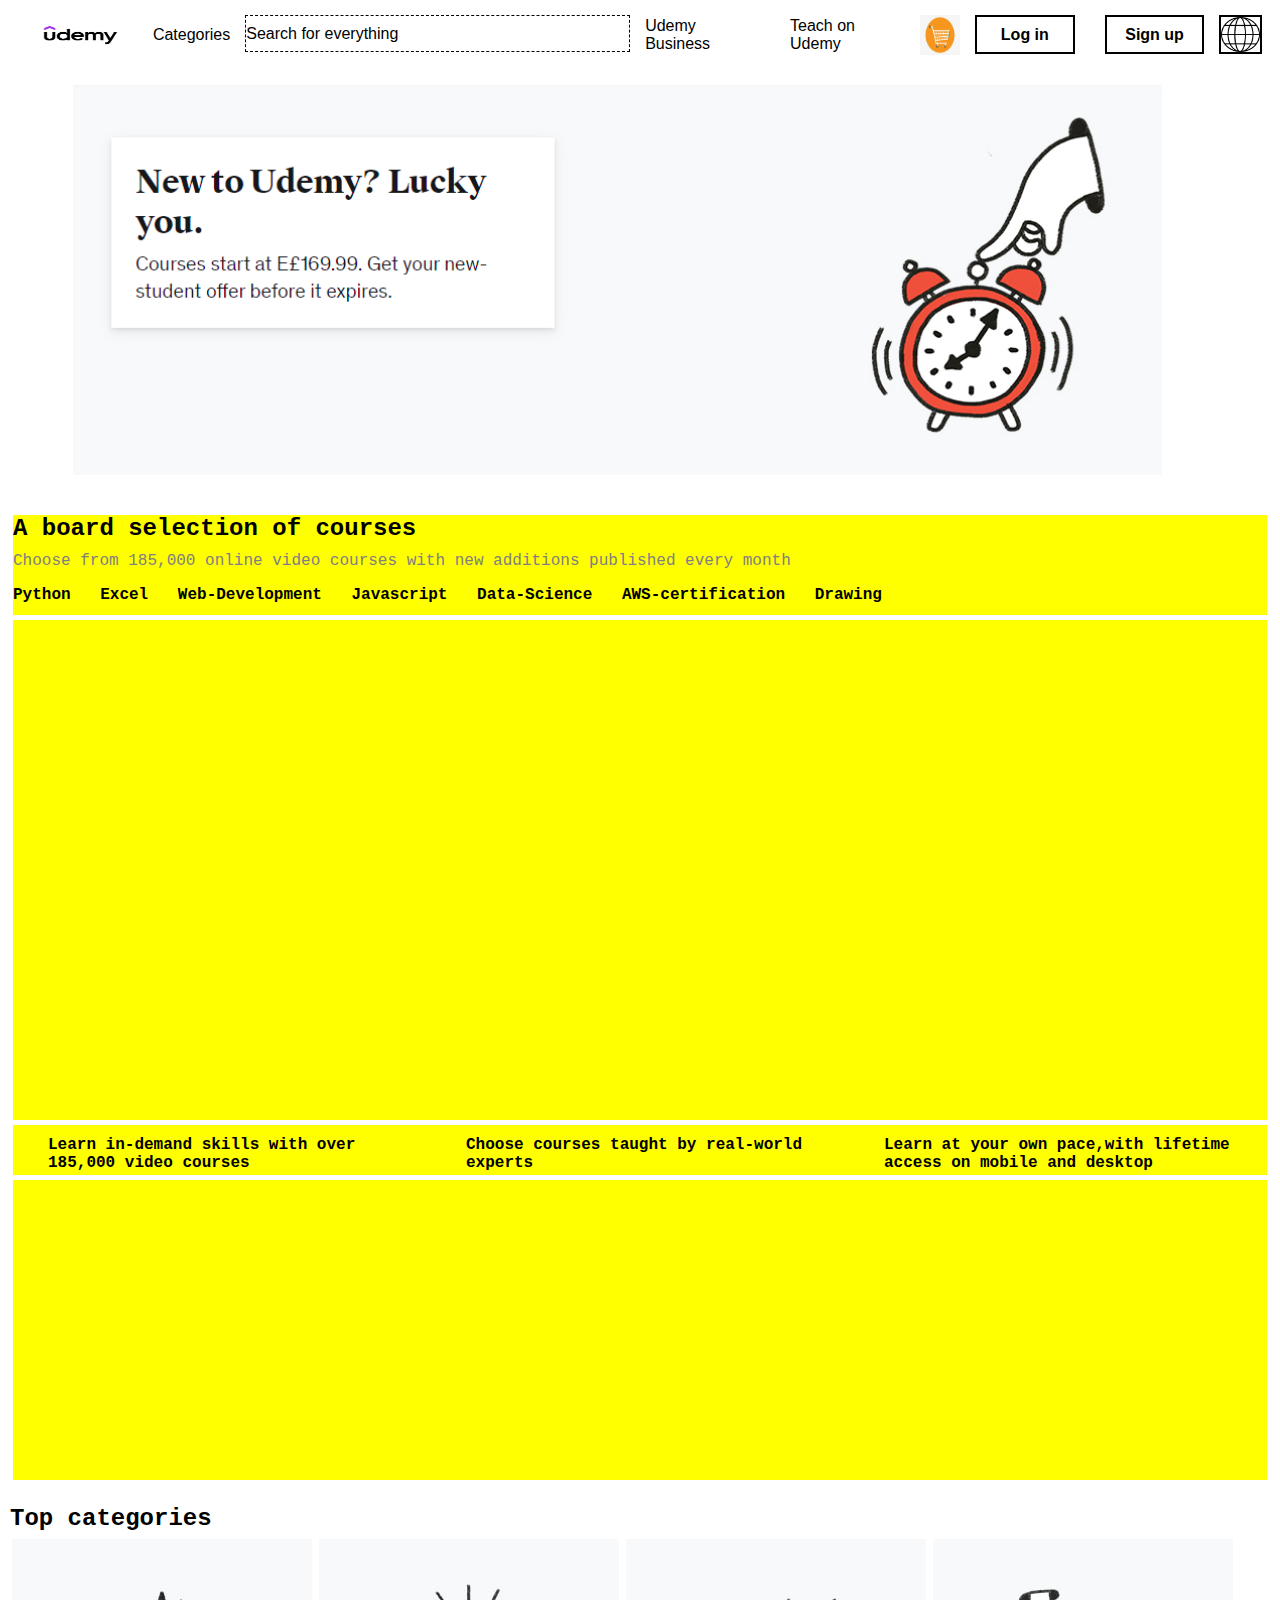
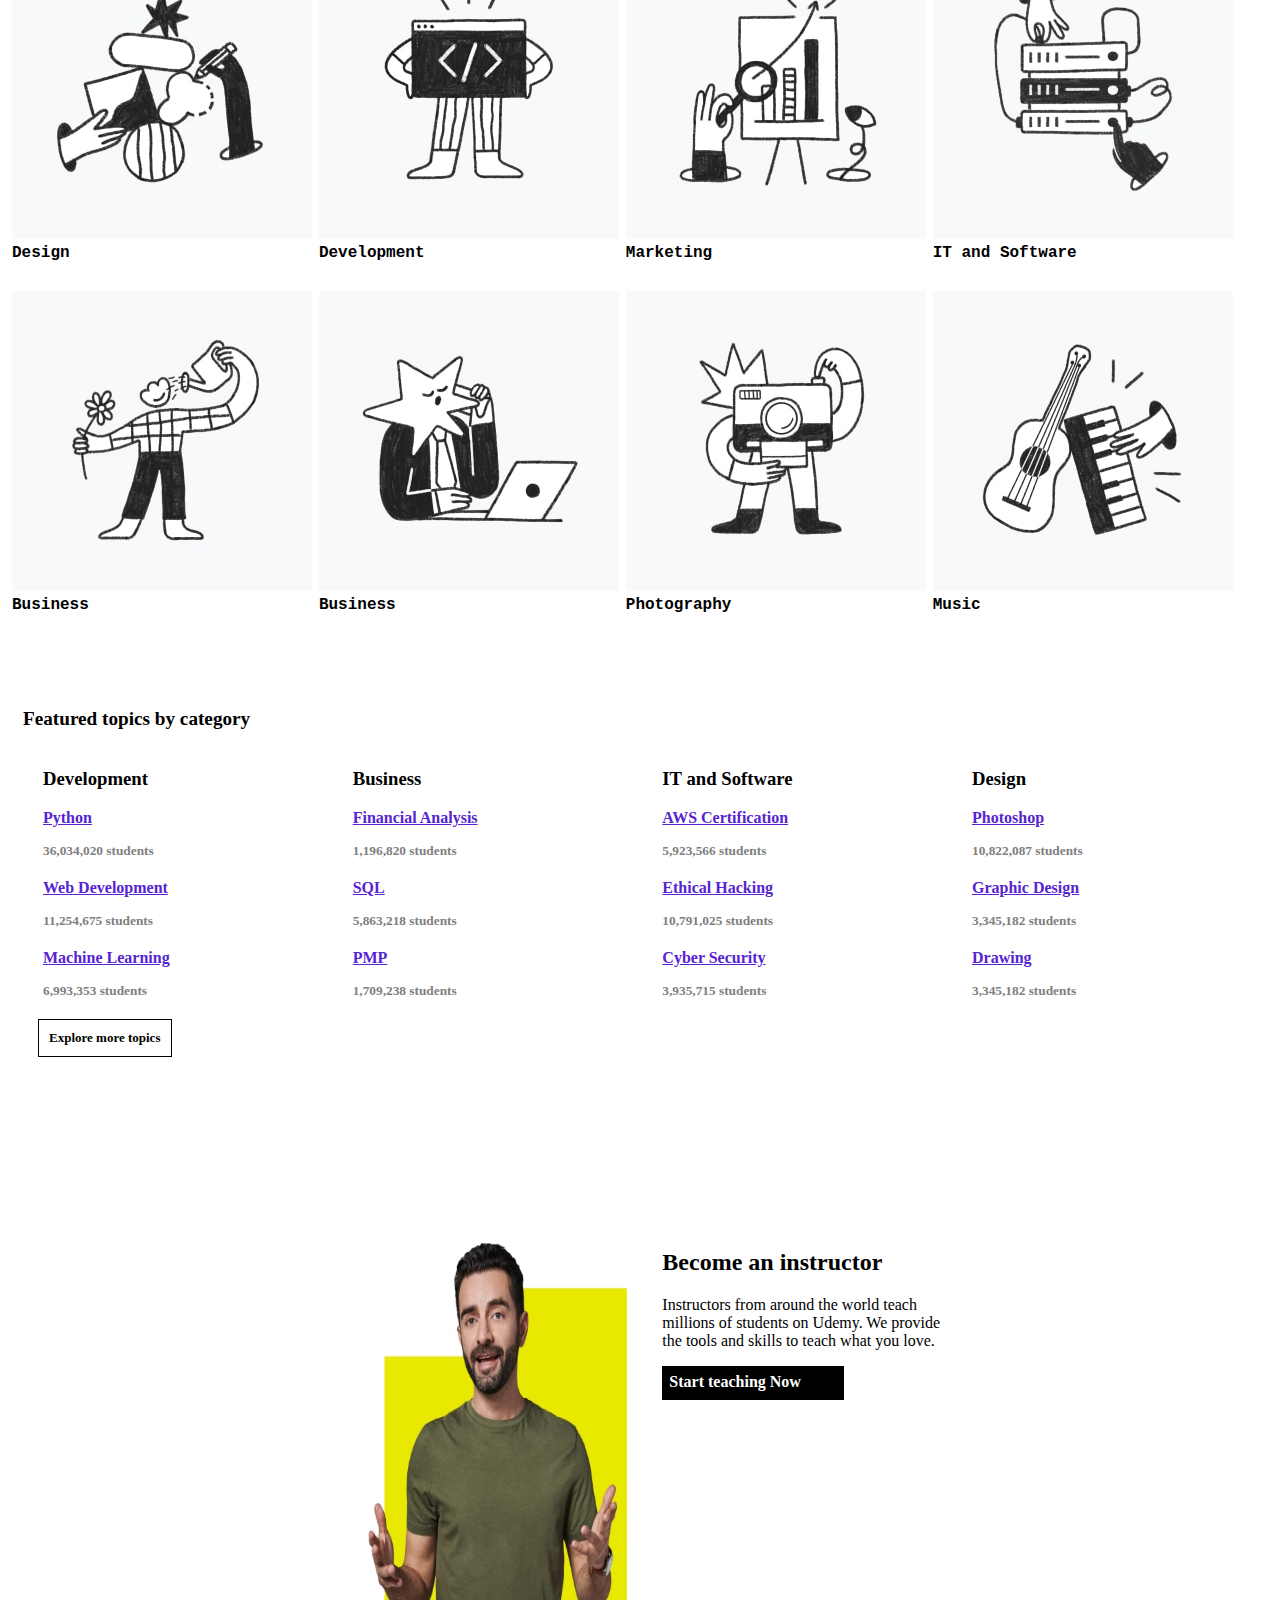
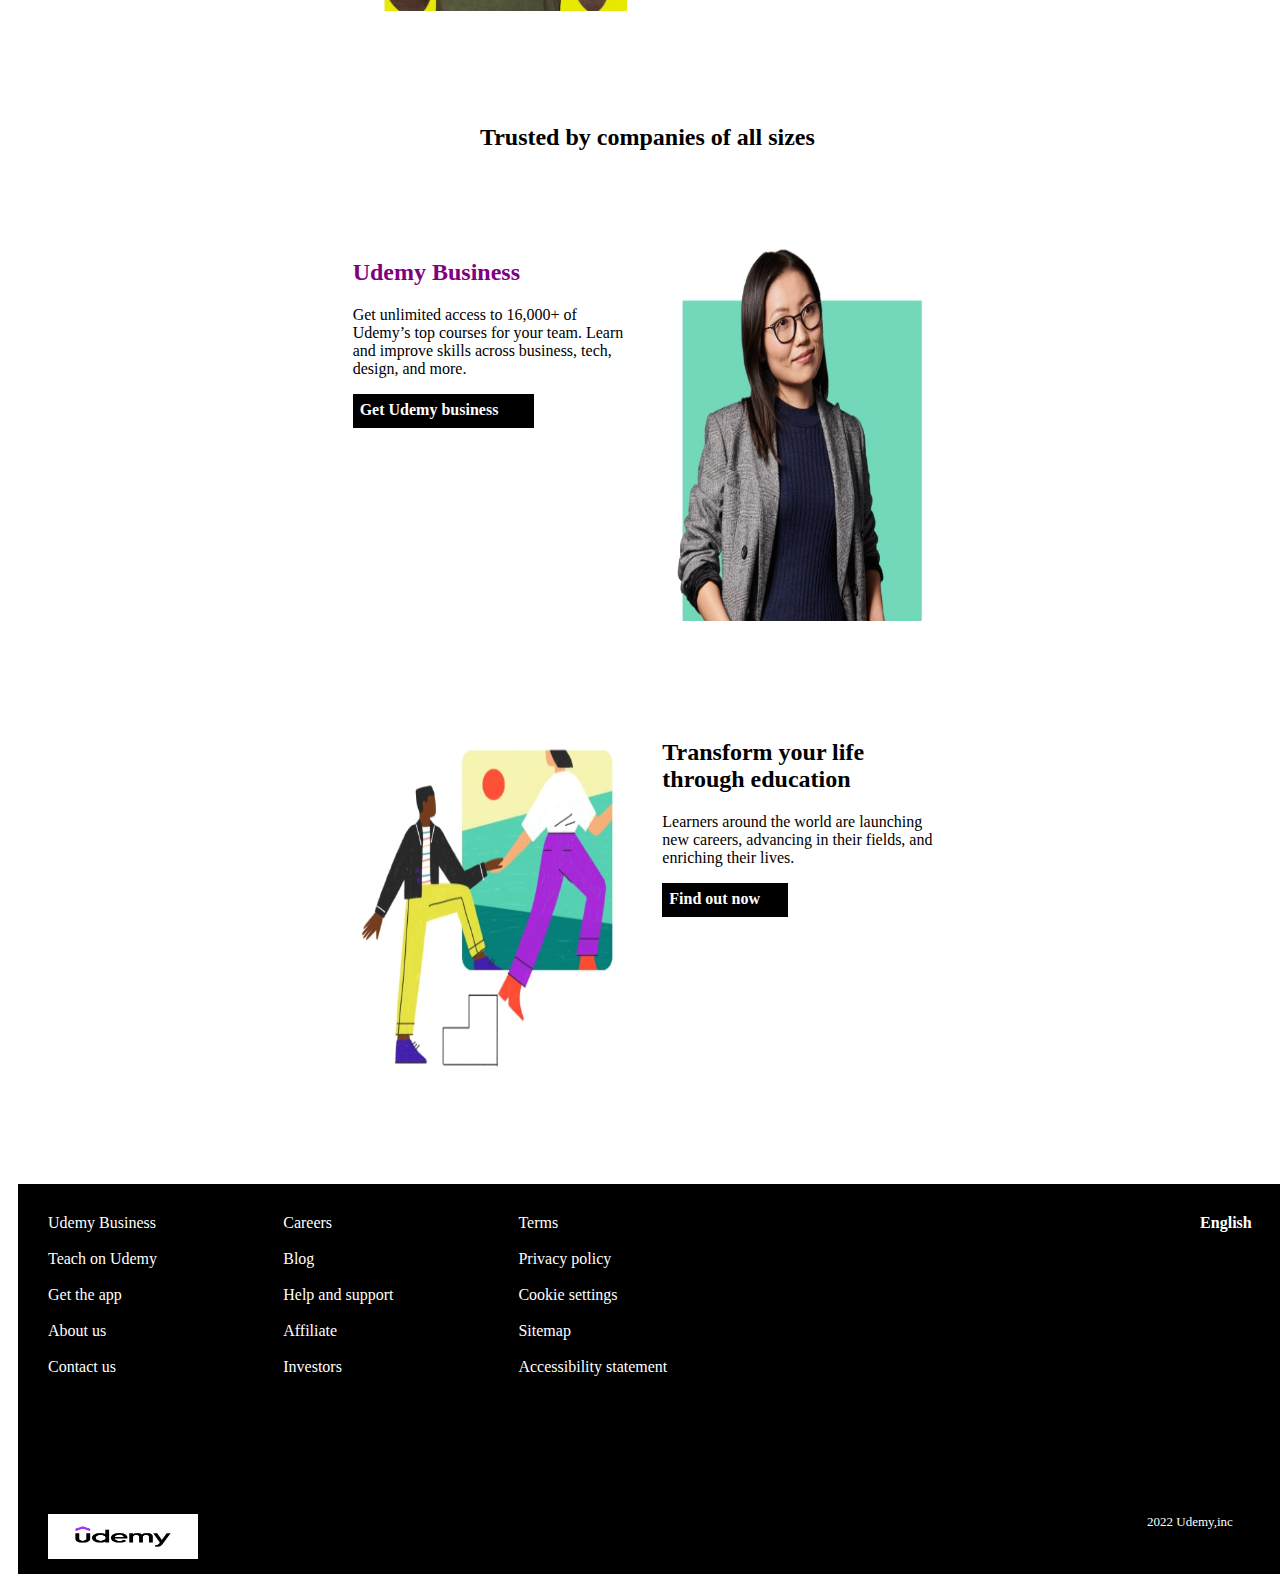
==== commit ccfa78c1: "New bars are finished" ====
--- a/Front End Training/Project 1: Udemy Home Page/index.html
+++ b/Front End Training/Project 1: Udemy Home Page/index.html
@@ -9,6 +9,7 @@
     <link rel="stylesheet" href="footer/style.css" />
     <link rel="stylesheet" href="bars/style.css" />
     <link rel="stylesheet" href="categ/style.css" />
+    <link rel="stylesheet" href="mid/style.css">
     <title>Udemy Home Page</title>
   </head>
   <body>
@@ -35,9 +36,18 @@
       <div class="box new">
         <img id="clock" src="header/img/watch.png" alt="" />
       </div>
-      <div class="box selection"></div>
-      <div class="box benefits"></div>
-      <div class="box view"></div>
+      <div class="box15 selection">
+        <h2>A board selection of courses</h2>
+        <p>Choose from 185,000 online video courses with new additions published every month</p>
+        <p id="list">Python Excel Web-Development Javascript Data-Science AWS-certification Drawing</p>
+      </div>
+      <div class="box14 expand"></div>
+      <div class="box13 benefits">
+        <div class="inBen"><p class="inP">Learn in-demand skills with over 185,000 video courses</p></div>
+        <div class="inBen"><p class="inP">Choose courses taught by real-world <br> experts</p></div>
+        <div class="inBen"><p class="inP">Learn at your own pace,with lifetime access on mobile and desktop</p></div>
+      </div>
+      <div class="box12 view"></div>
       <div class="category">
         <div class="catBox"><h2>Top categories</h2></div>
         <div class="catBox botCatBox c1">
--- a/Front End Training/Project 1: Udemy Home Page/style.css
+++ b/Front End Training/Project 1: Udemy Home Page/style.css
@@ -14,5 +14,6 @@
 
 body{
   font-family: udemy sans,-apple-system,BlinkMacSystemFont,Roboto,segoe ui,Helvetica,Arial,sans-serif,apple color emoji,segoe ui emoji,segoe ui symbol
+  resize = none;
 }
 
--- a/Front End Training/Project 1: Udemy Home Page/header/style.css
+++ b/Front End Training/Project 1: Udemy Home Page/header/style.css
@@ -46,7 +46,3 @@
     border: 0.5px dashed black;
   }
 
-  #clock{
-    margin-left: 50px;
-    height: 390px;
-  }--- a/Front End Training/Project 1: Udemy Home Page/bars/style.css
+++ b/Front End Training/Project 1: Udemy Home Page/bars/style.css
@@ -9,7 +9,7 @@
 
 .businees,.transform , .instrctor , .topics{
     display: flex;
-    
+    resize:none;
     width: 98%;
     height: 450px;
     /* background: yellow; */
@@ -27,16 +27,19 @@
   .boxPress {
     width: 40%;
     height: 5%;
+    border:auto;
     border: 2px solid black;
     background-color: black;
     color: white;
     text-align: center;
     padding: 5px;
     font-weight: bold;
+    display: flex;
     
   }
   
   .boxPress1 {
+  border:auto;
     width: 60%;
     height: 5%;
     border: 2px solid black;
@@ -45,6 +48,7 @@
     text-align: center;
     padding: 5px;
     font-weight: bold;
+    display:flex;
   }
   
   .pruH2{
@@ -89,4 +93,4 @@
     font-size: small;
     font-weight: 700;
     margin-left: -5px;
-  }+  }
--- a/Front End Training/Project 1: Udemy Home Page/mid/style.css
+++ b/Front End Training/Project 1: Udemy Home Page/mid/style.css
@@ -0,0 +1,62 @@
+.new {
+  height: 400px;
+  margin: 5px;
+}
+
+#clock {
+  margin-left: 50px;
+  height: 390px;
+}
+
+.box12 {
+  height: 300px;
+  background-color: yellow;
+  margin: 5px;
+}
+
+.box13 {
+  height: 50px;
+  background-color: yellow;
+  margin: 5px;
+}
+
+.box14 {
+  height: 500px;
+  background-color: yellow;
+  margin: 5px;
+}
+
+.box15 {
+  height: 100px;
+  background-color: yellow;
+  margin: 5px;
+}
+
+.benefits{
+    display: flex;
+}
+
+.inBen{
+    width: 30%;
+    height: 90%;
+    margin-right: 15px;
+    margin-left: 35px;
+    margin-top: -5px;
+    /* background-color: cyan; */
+    justify-content: center;
+    align-items: center;
+    text-align: left;
+    font-weight: bold;
+}
+
+.selection p{
+    margin-top: -10px;
+    color: gray;
+}
+
+#list{
+    word-spacing: 20px;
+    color: black;
+    margin-top: 5px;
+    font-weight: 800;
+}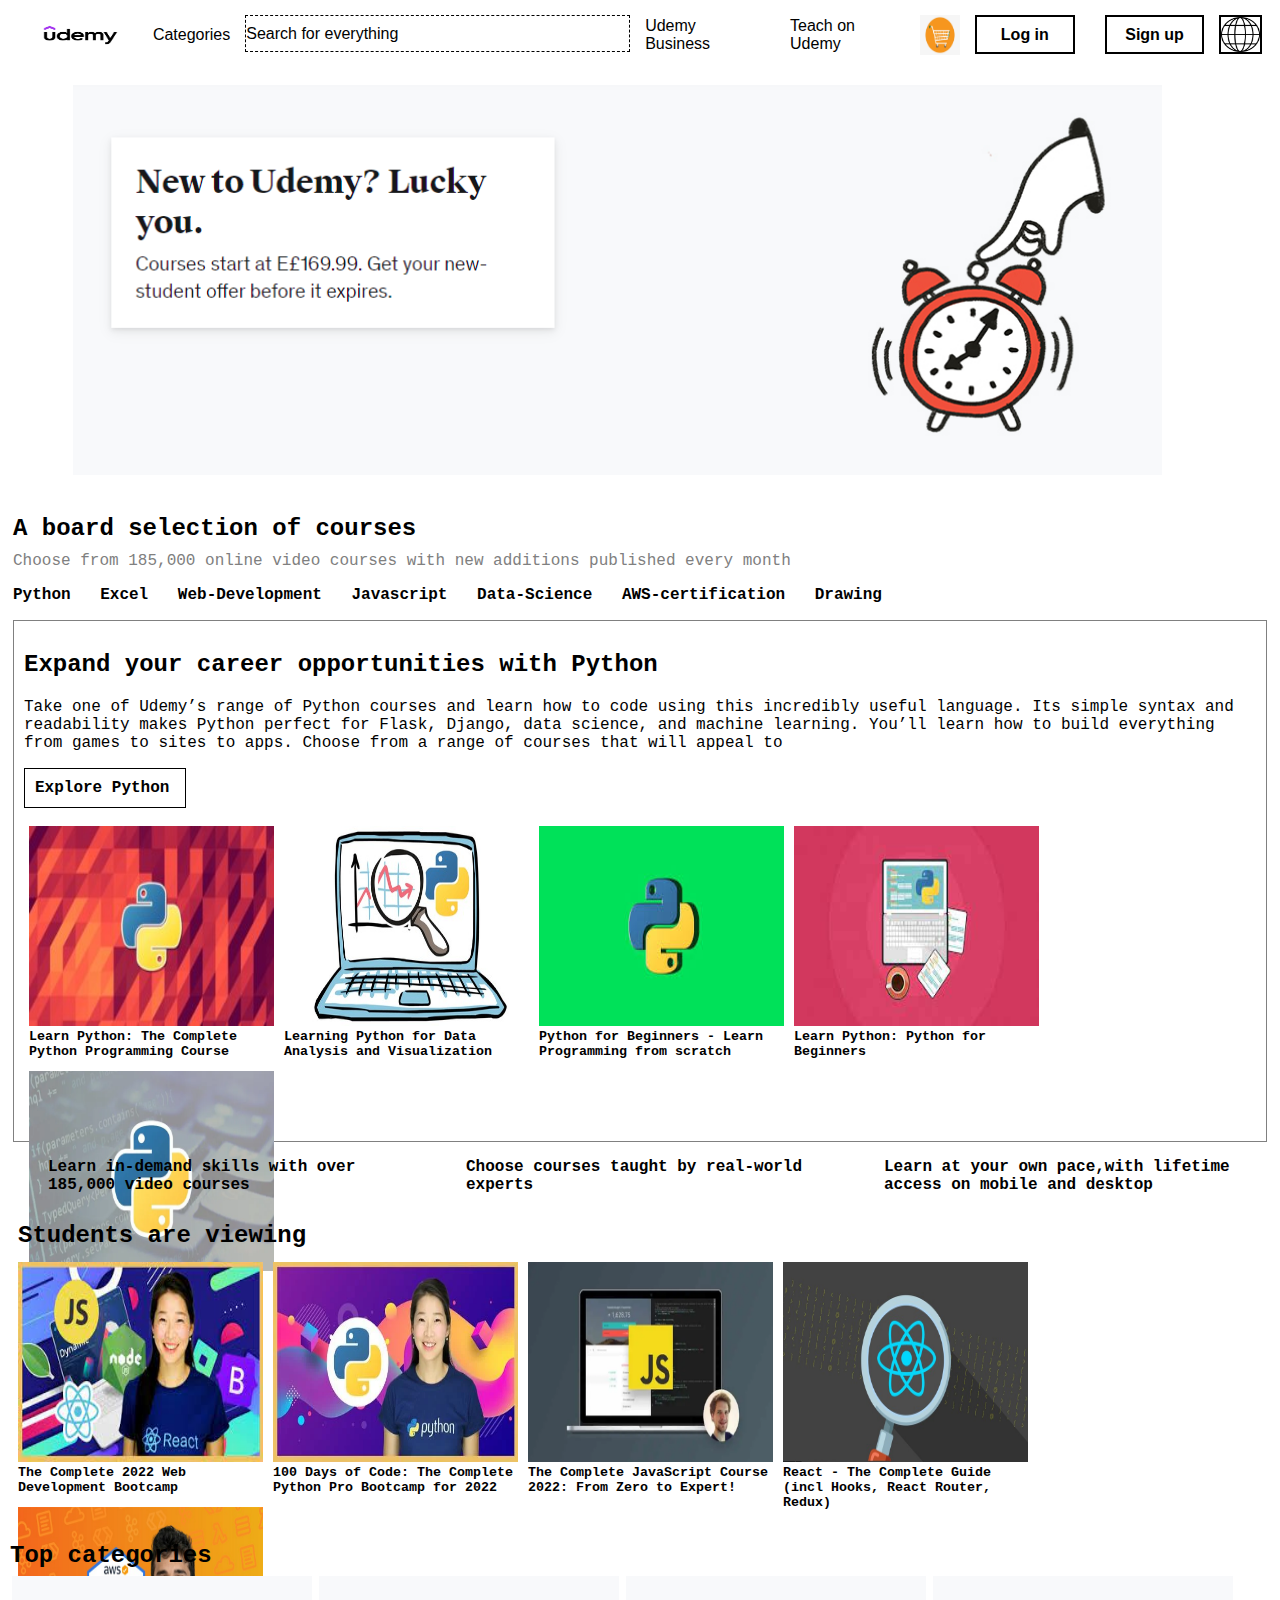
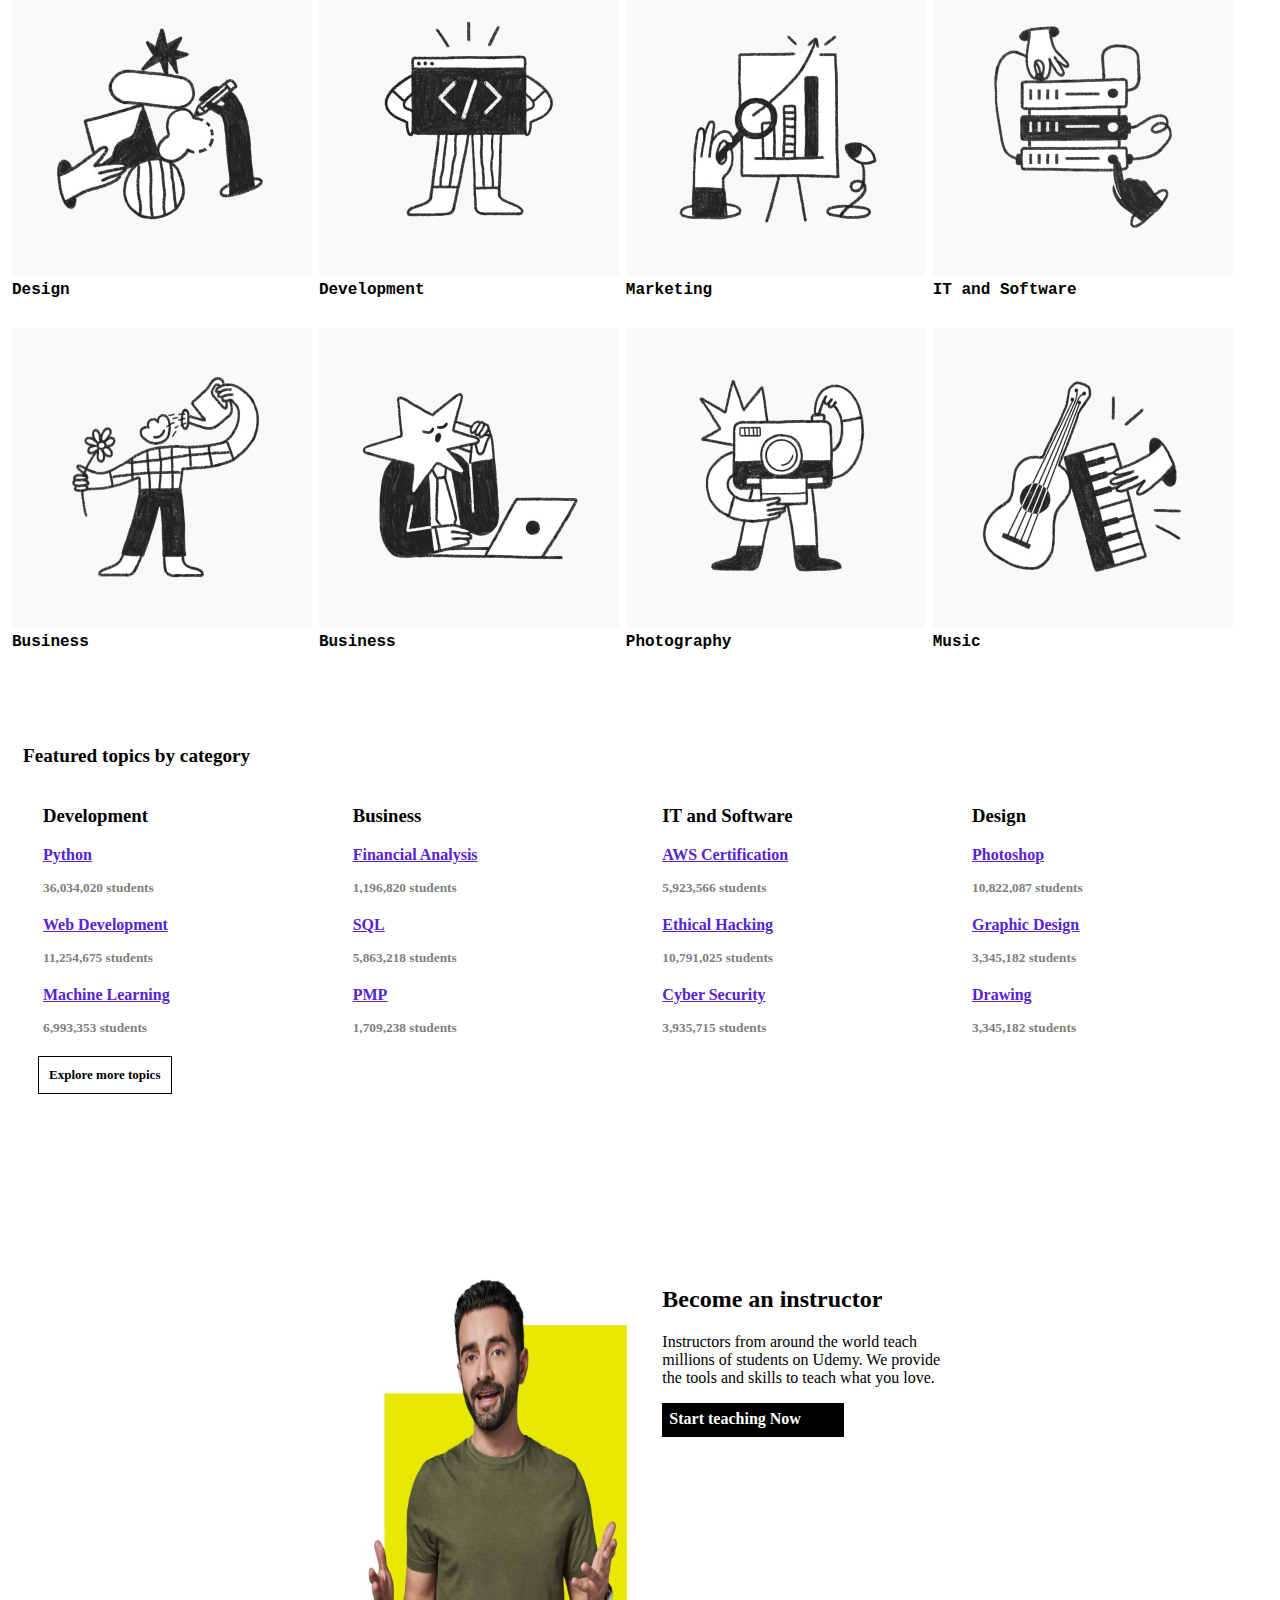
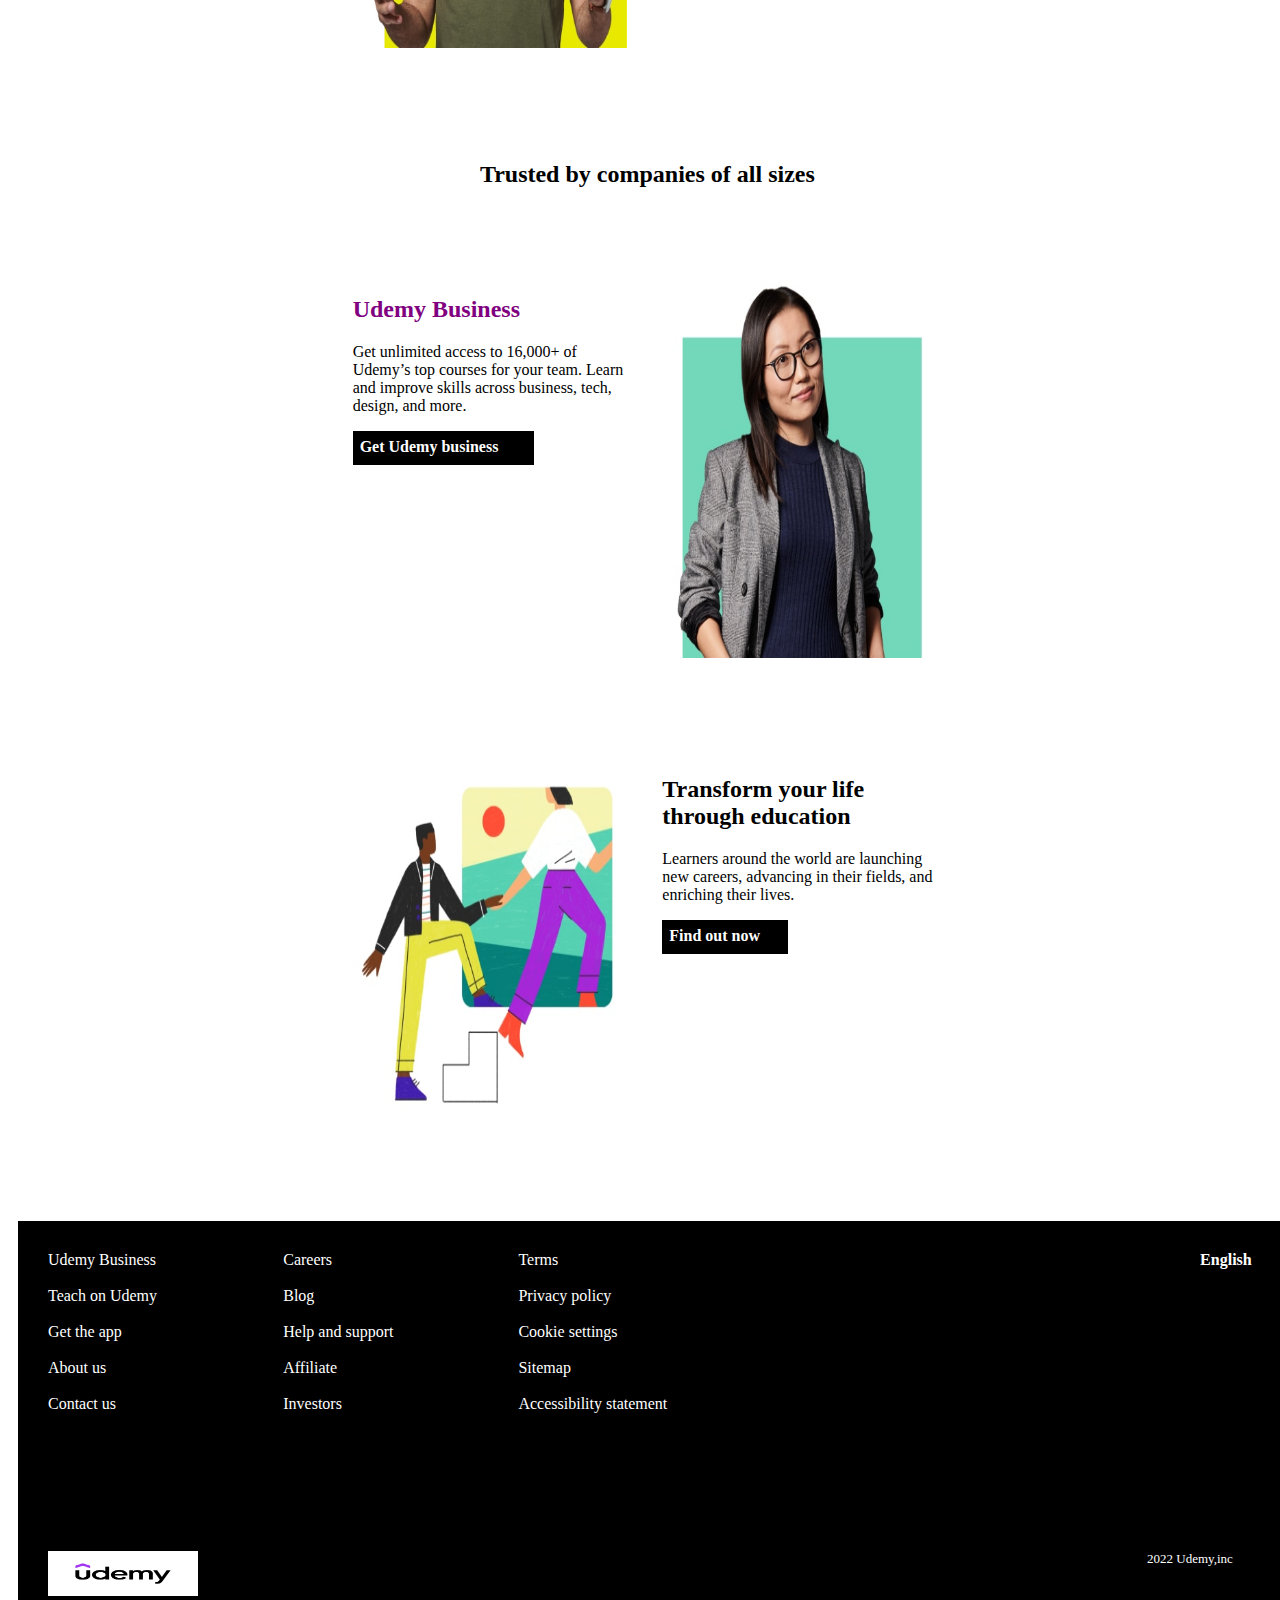
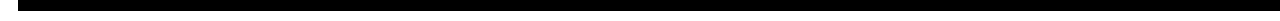
==== commit 27064929: "Finish the page" ====
--- a/Front End Training/Project 1: Udemy Home Page/index.html
+++ b/Front End Training/Project 1: Udemy Home Page/index.html
@@ -41,13 +41,38 @@
         <p>Choose from 185,000 online video courses with new additions published every month</p>
         <p id="list">Python Excel Web-Development Javascript Data-Science AWS-certification Drawing</p>
       </div>
-      <div class="box14 expand"></div>
+      <div class="box14 expand">
+        <div id="h14">
+          <h2>Expand your career opportunities with Python</h2>
+<p>Take one of Udemy’s range of Python courses and learn how to code using this incredibly useful language. Its simple syntax and readability makes Python perfect for Flask, Django, data science, and machine learning. You’ll learn how to build everything from games to sites to apps. Choose from a range of courses that will appeal to</p>
+<p id="boxClick">Explore Python</p>
+        </div>
+        <div class="cont">
+          <div class="lineDiv"><img class="midImg" src="mid/img/python1.jpg" alt="python course 1">
+          <p class="pLine">Learn Python: The Complete Python Programming Course</p></div>
+          <div class="lineDiv"><img class="midImg" src="mid/img/pyhton2.jpg" alt="python course 2"><p>Learning Python for Data Analysis and Visualization</p></div>
+          <div class="lineDiv"><img class="midImg" src="mid/img/python3.jpeg" alt="python course 3"><p>Python for Beginners - Learn Programming from scratch</p></div>
+          <div class="lineDiv"><img class="midImg" src="mid/img/pyhton4.jpeg" alt="python course 4"><p>Learn Python: Python for Beginners</p></div>
+          <div class="lineDiv"><img class="midImg" src="mid/img/pyhton5.webp" alt="python course 5"><p>Python Beyond the Basics - Object-Oriented Programming</p></div>
+        </div>
+      </div>
       <div class="box13 benefits">
         <div class="inBen"><p class="inP">Learn in-demand skills with over 185,000 video courses</p></div>
         <div class="inBen"><p class="inP">Choose courses taught by real-world <br> experts</p></div>
         <div class="inBen"><p class="inP">Learn at your own pace,with lifetime access on mobile and desktop</p></div>
       </div>
-      <div class="box12 view"></div>
+      <div class="box12 view">
+        <div class="test"><h2>Students are viewing</h2></div>
+        <div class="cont">
+          <div class="lineDiv"><img class="midImg" src="mid/img/st1.jpg" alt="Web bootcamp"><p>The Complete 2022 Web Development Bootcamp</p></div>
+          <div class="lineDiv"><img class="midImg" src="mid/img/st2.webp" alt="python 100 day"><p>100 Days of Code: The Complete Python Pro Bootcamp for 2022</p></div>
+          <div class="lineDiv"><img class="midImg" src="mid/img/st3.webp" alt="Js hero"><p>The Complete JavaScript Course 2022: From Zero to Expert!</p></div>
+          <div class="lineDiv"><img class="midImg" src="mid/img/st4.jpeg" alt="React"><p>React - The Complete Guide (incl Hooks, React Router, Redux)</p></div>
+          <div class="lineDiv"><img class="midImg" src="mid/img/st5.jpg" alt="Aws"><p>Ultimate AWS Certified Solutions Architect Associate</p></div>
+          
+          
+        </div>
+      </div>
       <div class="category">
         <div class="catBox"><h2>Top categories</h2></div>
         <div class="catBox botCatBox c1">
--- a/Front End Training/Project 1: Udemy Home Page/mid/style.css
+++ b/Front End Training/Project 1: Udemy Home Page/mid/style.css
@@ -10,25 +10,62 @@
 
 .box12 {
   height: 300px;
-  background-color: yellow;
+  /* background-color: yellow; */
   margin: 5px;
 }
 
 .box13 {
   height: 50px;
-  background-color: yellow;
+  /* background-color: yellow; */
   margin: 5px;
 }
 
 .box14 {
+  
+  padding: 10px;
+  border: 1px solid gray;
   height: 500px;
-  background-color: yellow;
+  /* background-color: yellow; */
   margin: 5px;
+  display: flex;
+  flex-wrap: wrap;
+}
+
+#h14{
+  height: 200px;
+}
+#boxClick{
+  border: 1px solid black;
+  font-weight: bold;
+  width: 140px;
+  padding: 10px;
+}
+.cont{
+  display: flex;
+  flex-wrap: wrap;
+}
+
+.test{
+  height: 50px;
+}
+
+.test h2{
+  padding: 5px;
+}
+.lineDiv{
+  
+  display: inline-block;
+  width: 250px;
+  height: 250px;
+  /* background-color: cyan; */
+  margin-top: -5px;
+  margin-left: 5px;
+  
 }
 
 .box15 {
   height: 100px;
-  background-color: yellow;
+  /* background-color: yellow; */
   margin: 5px;
 }
 
@@ -59,4 +96,15 @@
     color: black;
     margin-top: 5px;
     font-weight: 800;
+}
+
+.midImg{
+  width: 98%;
+  height: 80%;
+}
+
+.lineDiv p{
+  margin-top: -2px;
+  font-weight: bold;
+  font-size: smaller;
 }